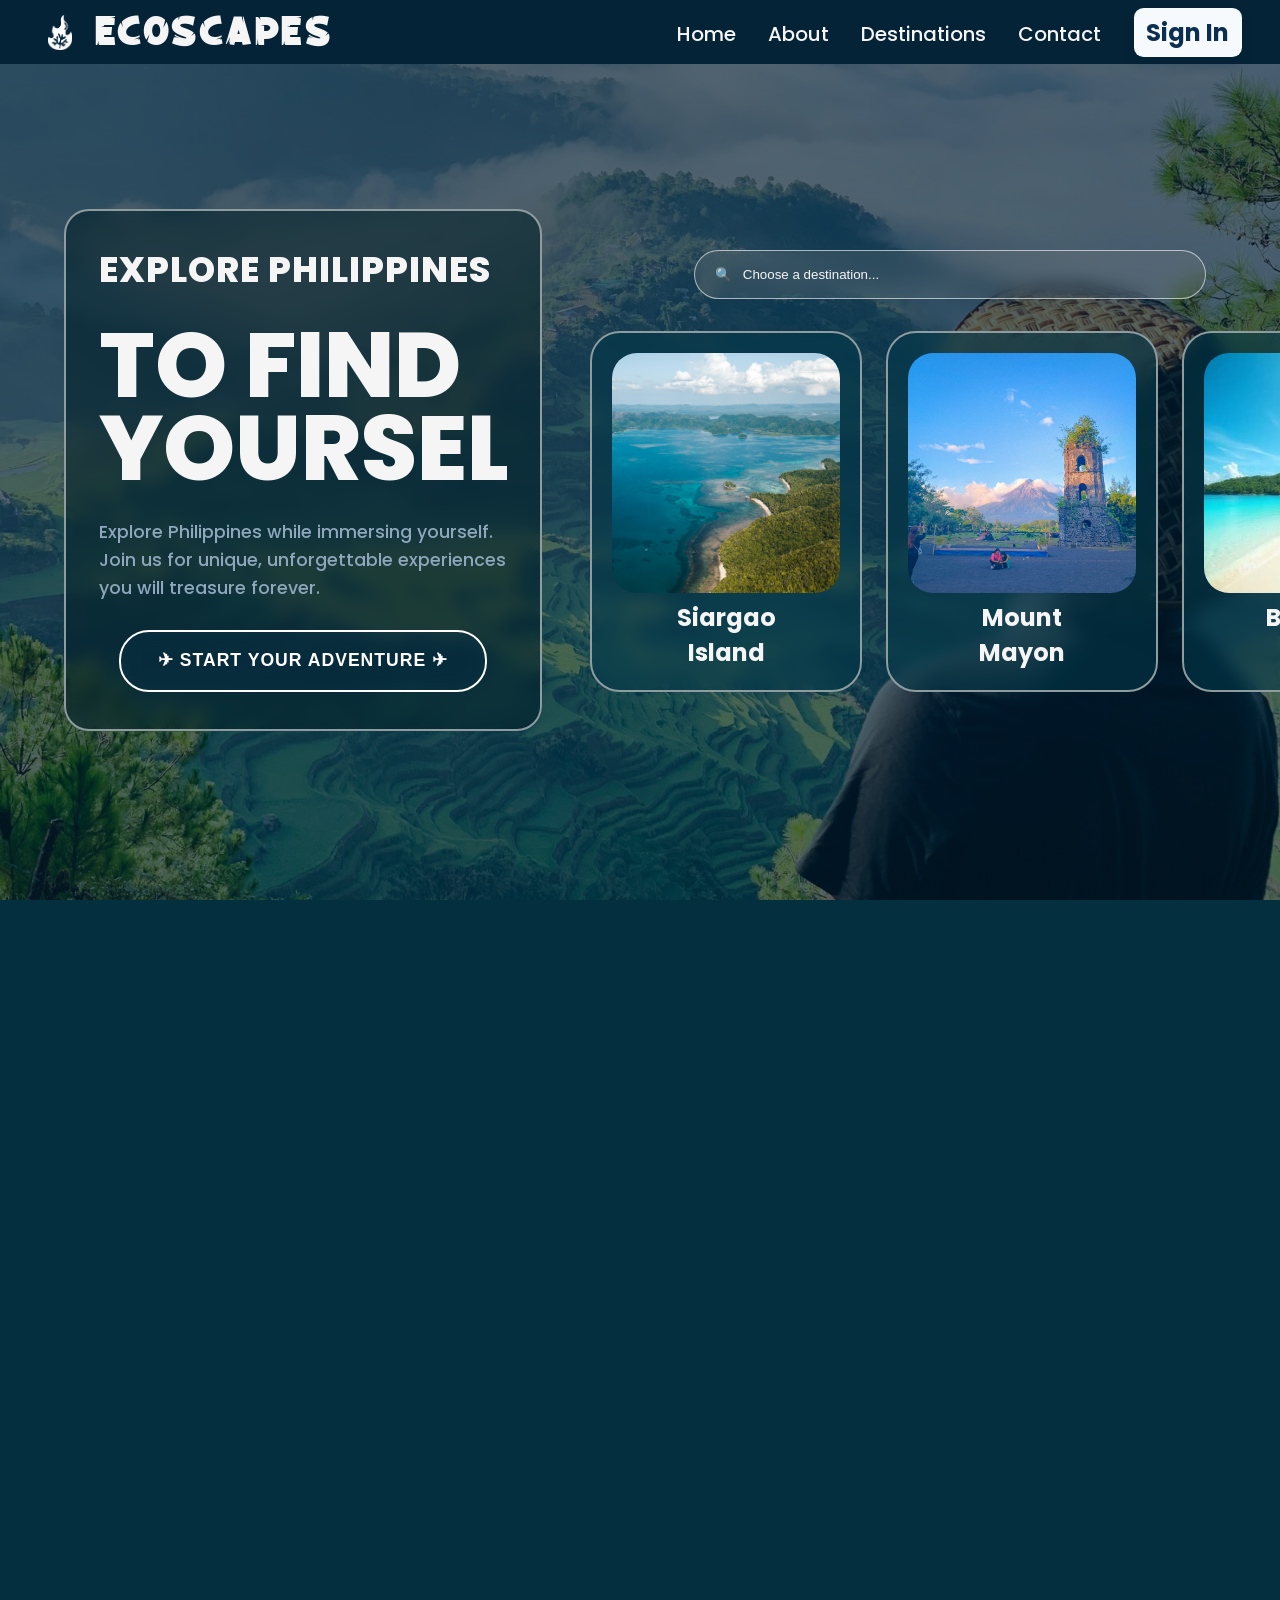
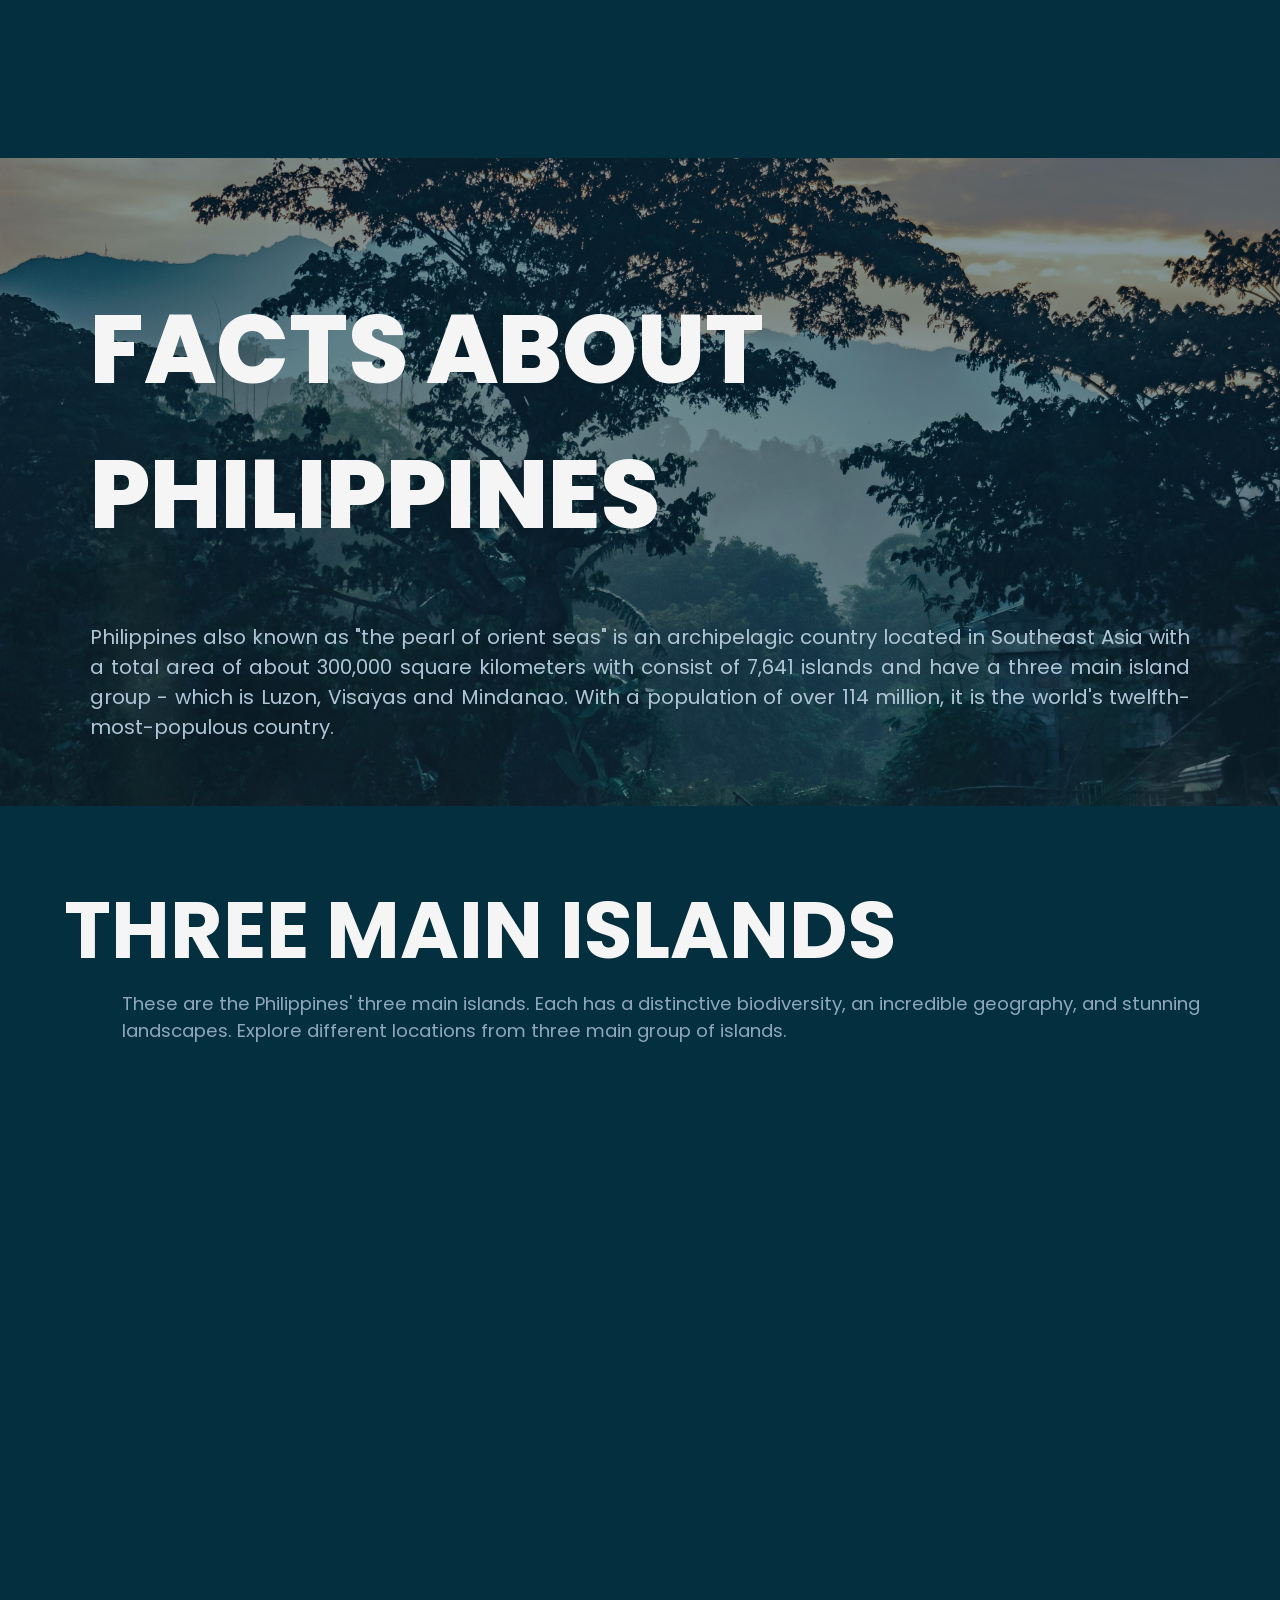
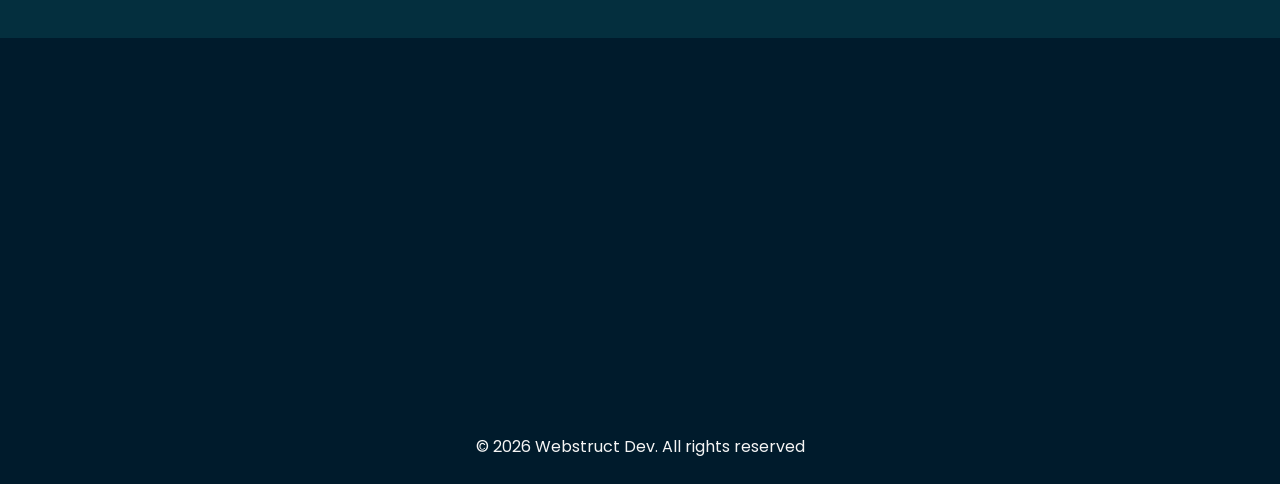
==== index.html @ 78c9ae74 "Initial commit" ====
<!DOCTYPE html>
<html lang="en">
    <head>
        <meta charset="UTF-8" />
        <meta name="viewport" content="width=device-width, initial-scale=1.0">
        <title>Ecoscapes Philippines</title>
    
        <link rel="stylesheet" href="newver.css">
        <link href="https://unpkg.com/aos@2.3.1/dist/aos.css" rel="stylesheet">

        <link rel="preconnect" href="https://fonts.googleapis.com">
        <link rel="preconnect" href="https://fonts.gstatic.com" crossorigin>
        <link href="https://fonts.googleapis.com/css2?family=Archivo+Black&family=Bebas+Neue&family=Poppins:ital,wght@0,100;0,200;0,300;0,400;0,500;0,600;0,700;0,800;0,900;1,100;1,200;1,300;1,400;1,500;1,600;1,700;1,800;1,900&family=Roboto:ital,wght@0,100;0,200;0,300;0,400;0,500;0,600;0,700;0,800;0,900;1,100;1,200;1,300;1,400;1,500;1,600;1,700;1,800;1,900&display=swap" rel="stylesheet">
    </head>

    <body>
        <header class="ecoscapes">
            <img class="ecoscapeslogo" src="./img/ecoscapes.png"><p>ECOSCAPES</p>

            <div class="destinations-hamburger">
                <div class="ham-icon" id="hamButton">
                    <h1>☰</h1>
                </div>
            </div>

            <div class="destinations-tab">
                <div class="tab-list">
                    <a href="#home">Home</a>
                    <a href="#about-us">About</a>
                    <a href="#destinations">Destinations</a>
                    <a href="#contact-us">Contact</a>
                    <a href="./newver.html" class="homePageBtn">Sign In</a>
                </div>
            </div>
        </header>

        <div class="hamIconMenu" id="hamMenu" style="display: none; list-style-type: none;">
            <div class="menuList">
                <a href="#home">Home</a>
                <a href="#about-us">About</a>
                <a href="#destinations">Destinations</a>
                <a href="#contact-us">Contact</a>
                <a href="./newver.html" class="homePageBtn">Sign In</a>
            </div>
        </div>
        
        <section class="home" id="home">
            <div class="dark-overlay"></div>
            <div class="left">
                <div class="left-child">
                    <h4>EXPLORE PHILIPPINES</h4>
                    <h1>TO FIND YOURSELF</h1>
                    <p>
                        Explore Philippines while immersing yourself. Join us for unique, unforgettable experiences you will treasure forever.
                    </p>
                    <button id="descBtn">
                        <span>
                            <a style="font-weight: bold; text-decoration: none; color: white;" href="#destinations"> 
                            ✈︎ START YOUR ADVENTURE ✈︎</a>
                        </span>
                    </button>
                </div>
            </div>

            <div class="right">
                <div class="search-bar">
                    <input type="text" placeholder=" 🔍   Choose a destination..."></li>
                </div>

                <div class="slides">
                    <div class="cards-track">
                        <div class="siargao">
                            <img src="./img/slides/siargao.jpg">
                            <h3>Siargao <br> Island</h3>
                        </div>

                        <div class="mayon">
                            <img src="./img/slides/mayon.jpg">
                            <h3>Mount <br> Mayon</h3>
                        </div>

                        <div class="bora">
                            <img src="./img/slides/boracay.jpg">
                            <h3>Boracay <br> Island</h3>
                        </div>

                        <div class="choco">
                            <img src="./img/slides/chocolate-hills.jpg">
                            <h3>Chocolate <br> Hills</h3>
                        </div>

                        <div class="banaue">
                            <img src="./img/slides/banaue.jpg">
                            <h3>Banaue Rice<br>Terraces</h3>
                        </div>

                        <!--LOOP-->

                        <div class="siargao">
                            <img src="./img/slides/siargao.jpg">
                            <h3>Siargao <br> Island</h3>
                        </div>

                        <div class="mayon">
                            <img src="./img/slides/mayon.jpg">
                            <h3>Mount <br> Mayon</h3>
                        </div>

                        <div class="bora">
                            <img src="./img/slides/boracay.jpg">
                            <h3>Boracay <br> Island</h3>
                        </div>

                        <div class="choco">
                            <img src="./img/slides/chocolate-hills.jpg">
                            <h3>Chocolate <br> Hills</h3>
                        </div>

                        <div class="banaue">
                            <img src="./img/slides/banaue.jpg">
                            <h3>Banaue Rice<br>Terraces</h3>
                        </div>
                    </div>
                </div>
            </div>
        </section>

        <section class="about" id="about-us">
            <div data-aos="zoom-in-up">
                <div class="about-us">
                    <h2>About Us</h2>
                    <p>
                        Being explores ourselves, we know how fullfilling it feels when we discover new places, how difficult it is to plan our trips, and most importantly, what it means to have a enriching experience.
                        <br>
                        <br>
                        Explore Philippines is your one-stop shop if you want to learn more about the different parts of the country, both open for local and international tourists, and make planning your trips simpler and more fun.
                        <br>
                        <br>
                        We hope that by providing information that can inspire you to travel and enjoy nature, and get to be part of your memorable experiences.
                    </p>
                    <img src="./img/about us/about-us.jpg" alt="mission">
                </div>
            </div>

            <div data-aos="zoom-in">
                <div class="mission">
                    <h2>Mission</h2>
                    <p>
                        Help explorers have memorable trips by giving them easy-to-understand about the best places in the Philippines.
                    </p>
                    <img src="./img/about us/mission.jpg" alt="mission">
                </div>

                <div class="vision">
                    <h2>Vision</h2>
                    <p>
                    We want to be a travel guide site that encourages people to visit the Philippines and enjoy its natural beauty and culture.
                    </p>
                    <img src="./img/about us/vision.jpg" alt="vision">
                </div>
            </div>
        </section>

        <section class="destinationsTab" id="destinations">
            <div class="destinationContents">
                <div class="dtnt-head">
                    <div class="dtnt-head-info">
                        <h1>FACTS ABOUT PHILIPPINES</h1>
                        <p>Philippines also known as "the pearl of orient seas" is an archipelagic country located in Southeast Asia with a total area of about 300,000 square kilometers with consist of 7,641 islands and have a three main island group - which is Luzon, Visayas and Mindanao. With a population of over 114 million, it is the world's twelfth-most-populous country.</p>
                    </div>
                </div>
            </div>

            <div class="pick">
                <h2>THREE MAIN ISLANDS</h2>
                <p>These are the Philippines' three main islands. Each has a distinctive biodiversity, an incredible geography, and stunning landscapes. Explore different locations from three main group of islands.</p>
            </div>

            <div class="main-card">

                <div data-aos="zoom-in">
                    <div class="luzon" id="luzon">
                        <img src="./img/main island/luzon.jpg">
                        <h3>Luzon</h3>
                        <p>The largest and most important island of the Philippines. Located on the northern part of the Philippine archipelago, it is bounded by the Philippine Sea, Sibuyan Sea, and the West Philippine Sea.</p>
                    </div>
                </div>

                <div data-aos="zoom-in">
                    <div class="visayas" id="visayas">
                        <img src="./img/main island/visayas.jpg">
                        <h3>Visayas</h3>
                        <p>Consists of seven large and several hundred smaller islands clustered around the Visayan, Samar, and Camotes seas. The seven main islands are Bohol, Cebu, Leyte, Masbate, Negros, Panay, and Samar.</p>
                    </div>
                </div>

                <div data-aos="zoom-in">
                    <div class="mindanao" id="mindanao">
                        <img src="./img/main island/mindanao.jpg">
                        <h3>Mindanao</h3>
                        <p>The second largest in the Philippines, in the southern part of the archipelago, surrounded by the Bohol, Celebes, and Sulu seas. It also has the largest concentration of ethnic minorities in the Philippines.</p>
                    </div>
                </div>
            </div>           
        </section>

        <section class="contact" id="contact-us">
            <div data-aos="zoom-in-up">
                <h1>CONTACT US:</h1>
            </div>

            <div data-aos="zoom-in-up">
                <div class="contact-info">

                    <div class="tel">
                        <img src="./img/contact/call.png" alt="telephone" width="100px" height="100px" alt="call" class="call", 
                    style="filter: brightness(100%);">
                        <h2>Phone</h2>
                        <ul class="tel-li">
                            <li>+639123456789</li>
                            <li>+639876543210</li>
                            <li>+639221234567</li>
                        </ul>
                    </div>


                    <div class="email">
                        <img src="./img/contact/mail.png" alt="telephone" width="100px" height="100px" alt="call" class="call", 
                    style="filter: brightness(100%) invert(100%);">
                        <h2>Email</h2>
                        <ul class="email-li">
                            <li>ecoscapes@yahoo.com</li>
                            <li>ecoscapes@gmail.com</li>
                        </ul>
                    </div>


                    <div class="page">
                        <img src="./img/contact/ppl.png" alt="telephone" width="100px" height="100px" alt="call" class="call", 
                        style="filter: brightness(100%);">
                        <h2>Pages</h2>
                        <ul class="page-li">
                            <li>FB: ecoscapes</li>
                            <li>IG :ecoscapesph</li>
                            <li>X: ecoscapesph</li>
                        </ul>
                    </div>

                </div>
            </div>

            <p>© 2026 Webstruct Dev. All rights reserved</p>
        </section>

        <script src="https://unpkg.com/aos@2.3.1/dist/aos.js"></script>
        <script>
            AOS.init();
        </script>

        <script src="./script/newver.js"></script>
    </body>
</html>
---- newver.css ----
/*BACKUP IMPORTED FONTS*/
@font-face {
    font-family: Westgate-bold;
    src: url('./fonts/Westgate-Bold.otf');

    font-weight: normal;
    font-style: normal;
    font-display: swap;
}

@font-face {
    font-family: Westgate-thin;
    src: url('./fonts/Westgate-Thin.otf');

    font-weight: normal;
    font-style: normal;
    font-display: swap;
}

@font-face {
    font-family: Goldsaber;
    src: url('./fonts/Goldsaber.otf');

    font-weight: normal;
    font-style: normal;
    font-display: swap;
}

@font-face {
    font-family: Palmspring;
    src: url('./fonts/Palmspring.ttf');

    font-weight: normal;
    font-style: normal;
    font-display: swap;
}

@font-face {
    font-family: Jungleroot;
    src: url('./fonts/jungleroot.ttf');

    font-weight: normal;
    font-style: normal;
    font-display: swap;
}


@keyframes loopCard {
    from {
        transform: translateX(63rem);
    }
    to {
        transform: translateX(-21.25rem);
    }
}

* {
    margin: 0;
    padding: 0;
    box-sizing: border-box;
}

html {
    scroll-behavior: auto;
}

body {
    font-family: 'Poppins', sans-serif;
    color: whitesmoke;
    background-color: #001b2c;
}

/* HOME SECTION */
.home {
    background: url(./img/bgproject.jpg) center center/cover no-repeat;
    width: 100%;
    min-height: 100vh;

    display: flex;
    justify-content: space-between;
    align-items: center;
    gap: 3rem;

    padding: 7rem 5%;
    overflow: hidden;
    position: relative;
}

.dark-overlay {
    content: '';
    position: absolute;
    top: 0;
    left: 0;
    width: 100%;
    height: 100%;
    background-color: rgba(0, 28, 46, 0.652);
    z-index: 0;
}

.left {
    width: 100rem;

    padding: 5px;
    text-align: center;
    
    background: rgba(3, 33, 42, 0.585);
    backdrop-filter: blur(7.5px);
    -webkit-backdrop-filter: blur(7.5px);
    border: 2px solid rgb(142, 156, 160);

    border-radius: 25px;

    margin: clamp(1rem, 0.455rem + 2.73vw, 2.5rem) 0 0 0;
    z-index: 2;
}

.left h4,
.left h1,
.left p {
    text-align: left;
    margin: 6%;
    overflow: hidden;
}

.left h4 {
    font-size: clamp(1.2rem, 0.836rem + 1.82vw, 2.2rem);
    letter-spacing: 1px;
    font-weight: 800;
}

.left h1 {
    font-size: clamp(2.75rem, 1.659rem + 5.45vw, 5.75rem);
    line-height: 0.9;
    font-weight: 800;
}

.left p {
    font-size: clamp(0.75rem, 0.623rem + 0.64vw, 1.1rem);
    line-height: 1.6;
    font-weight: 450;
    color: #8ea7bc;
}

.right {
    width: min(100%, 45rem);

    display: flex;
    flex-direction: column;
    justify-content: center;
    align-items: center;

    transform: none;
    z-index: 2;

    margin-top: 5%;
}

#descBtn {
    padding: 4% 8%;
    border-radius: 30px;
    border: 2px solid rgb(255, 255, 255);

    background: rgba(39, 105, 175, 0.1);
    backdrop-filter: blur(10px);

    font-size: clamp(0.7rem, 0.555rem + 0.73vw, 1.1rem);
    font-weight: 500;
    letter-spacing: 1px;
    cursor: pointer;

    transition: all 0.3s ease;

    margin: 0 0 7%;
}

#descBtn span {
    z-index: 2;
}

#descBtn:hover {
    background: rgba(255, 255, 255, 0.544);
    color:black;
}

.search-bar {
    width: 75%;
    display: flex;
    justify-content: center;
}

.search-bar input {
    background: rgba(145, 145, 145, 0.2);
    backdrop-filter: blur(8px);

    width: 100%;
    max-width: 32rem;

    padding: clamp(0.7rem, 0.591rem + 0.55vw, 1rem);
    border-radius: 30px;
    border: 1px solid rgba(255,255,255,0.6);

    margin-top: 1rem;
    color: white;
}

.search-bar input::placeholder {
    color: whitesmoke;
}

.slides {
    width: 100%;
    overflow: hidden;
    position: relative;
    margin: 2rem 0;
}

.cards-track {
    display: flex;
    gap: 1.5rem;
    width: max-content;

    animation: slideLoop 18s linear infinite;
}

.cards-track:hover {
    animation-play-state: paused;
}

.siargao,
.mayon,
.choco,
.banaue,
.bora {
    flex: 0 0 auto;

    width: clamp(15rem, 14.273rem + 3.64vw, 17rem);
    height: auto;

    background: rgba(3, 56, 72, 0.585);
    backdrop-filter: blur(7.5px);
    -webkit-backdrop-filter: blur(7.5px);
    border: 2px solid rgb(142, 156, 160);

    padding: 20px;
    border-radius: 30px;
}

.cards-track img {
    width: 100%;
    height: clamp(180px, 20vw, 240px);
    object-fit: cover;
    border-radius: 25px;
}

.cards-track h3 {
    font-size: clamp(1.1rem, 0.955rem + 0.73vw, 1.5rem);
    text-align: center;
}

@keyframes slideLoop {
    from {
        transform: translateX(0);
    }

    to {
        transform: translateX(calc(-50% - 0.75rem));
    }
}

/* TABLET */
@media (max-width: 1024px) {

    .home {
        flex-direction: column;
        justify-content: center;
        align-items: center;
        text-align: center;

        padding: 7rem 5% 5rem;
    }

    .left h4,
    .left h1,
    .left p {
        text-align: center;
        gap: 0;
        padding: 0;
    }


    .left {
        width: clamp(17.5rem, 8.571rem + 44.64vw, 30rem);
    }

    .right {
        width: 100%;
    }

    .slides {
        width: 100%;
    }

    .cards-track {
        animation-duration: 16s;
    }
}

/* MOBILE */
@media (max-width: 768px) {

    .left {
        padding: 0.725rem;
    }

    .cards-track {
        gap: 1rem;
        animation-duration: 14s;
    }

    .siargao,
    .mayon,
    .choco,
    .banaue,
    .bora {
        width: 200px;
        padding: 16px;
    }
}



/* ABOUT SECTION */
.about {
    color: whitesmoke;
    background-color: #042f3e;
    height: 100%;
    padding: 5% 0 5% 0;
    justify-content: center;
    align-items: center;
}

.about-us {
    width: 80%;
    height: 24rem;
    border-radius: 20px;
    
    background-color: #082933;
    border-radius: 20px;
    padding: 1.75rem;
    box-shadow: 0 8px 8px rgba(2, 22, 34, 0.29);
    backdrop-filter: blur(4.5px);
    -webkit-backdrop-filter: blur(4.5px);
    border: 2px solid rgba(184, 203, 216, 0.878);

    position: relative;
    overflow: hidden;
    display: flex;
    align-items: center;
    justify-content: center;
    text-align: left;
    padding: 30px;
    margin: 2% 0 2rem 10%;
}

.about-us h2,
.about-us p,
.mission h2,
.mission p,
.vision h2,
.vision p {
    margin-left: 20px;
    color: whitesmoke;
    z-index: 2;
    font-size: medium;
}

.about-us img,
.mission img,
.vision img {
    position: absolute;
    top: 0;
    right: 0;
    width: 40%;
    height: 100%;
    object-fit: cover;
    opacity: 1;
}

.about-us h2 {
    font-size: clamp(1rem, -0.091rem + 5.45vw, 4rem);
    position: absolute;
    left: 25px;
    top: 5%;
}

.about-us p {
    position: relative;
    margin-top: 5rem;
    text-align: left;
    margin-right: 42%;
    font-size: clamp(0.65rem, 0.559rem + 0.45vw, 1.1rem);
    color: #8ea7bc;
}

.mission,
.vision {
    width: 42%;
    height: 16rem;
    border-radius: 20px;
    
    background-color: #082933;
    border-radius: 20px;
    padding: 1.75rem;
    box-shadow: 0 8px 8px rgba(2, 22, 34, 0.29);
    backdrop-filter: blur(4.5px);
    -webkit-backdrop-filter: blur(4.5px);
    border: 2px solid rgba(184, 203, 216, 0.878);

    position: absolute;
    overflow: hidden;
    display: flex;
    align-items: center;
    justify-content: center;
    text-align: left;
    padding: 30px;
}

.mission {
    margin: 0 10% 2rem 7%;
}

.vision {
    margin: 0 10% 2rem 51%;
    position: relative;
}

.mission h2,
.vision h2 {
    font-size: clamp(1rem, -0.091rem + 5.45vw, 4rem);
    position: absolute;
    top: 0;
    left: 0;
    margin: 5% 0 0 8%;
}

.mission p,
.vision p {
    position: relative;
    margin: 15% 48% 0 4%;
    text-align: left;
    float: left;
    font-size: clamp(0.65rem, 0.559rem + 0.45vw, 1.1rem);
    color: #8ea7bc;
}

/* TABLET AND MOBILE */
@media only screen and (max-width: 768px) {
    .about {
        width: 100%;
        max-width: 100%;
        display: block;
        padding: 5%;
    }

    .about-us,
    .mission,
    .vision {
        width: 90%;
        min-height: 0;
        margin: 5% auto 5% auto;
        padding: clamp(1.25rem, 1.071rem + 0.89vw, 1.5rem);
        display: flex;
        flex-direction: column;
        align-items: stretch;
        text-align: left;
        position: relative;
        overflow: hidden;
        box-sizing: border-box;
    }

    .about-us {
        height: auto;
    }

    .mission, .vision {
        height: auto;
    }

    .about-us h2,
    .mission h2,
    .vision h2 {
        position: static;
        width: 100%;
        margin: 0 0 4% 0;
        font-size: clamp(2.5rem, 1.786rem + 3.57vw, 3.5rem);
        line-height: 1.1;
        text-align: left;
    }

    .about-us p,
    .mission p,
    .vision p {
        position: static;
        width: 100%;
        margin: 0 0 5% 0;
        font-size: clamp(0.72rem, 0.556rem + 0.82vw, 0.95rem);
        line-height: 1.4;
        float: none;
        text-align: left;
    }

    .about-us img,
    .mission img,
    .vision img {
        position: static;
        display: block;
        width: 100%;
        height: clamp(8rem, 3rem + 25vw, 15rem);
        margin: 0 auto 0 auto;
        object-fit: cover;
        object-position: center;
        border-radius: 10px;
    }
}


.destinationsTab {
    color: whitesmoke;
    background-color:#042f3e;
    height: 100%;
    position: relative;
}

.dtnt-head::before {
    content: '';
    position: absolute;
    top: 0;
    left: 0;
    width: 100%;
    height: 100%;
    background-color: rgba(0, 28, 46, 0.456);
    z-index: 0;
}

.dtnt-head-info {
    position: relative;
    z-index: 2;
}

.dtnt-head {
    background: url(./img/destinationheadBG.jpg) center center/cover no-repeat;
    width: 100%;
    padding: 5% 7% 5% 7%;
    position: relative;
    column-gap: 2rem;
    align-items: start;
    gap: 1.5rem;
}

.dtnt-head h1 {
    font-size: clamp(2.5rem, 1.227rem + 6.36vw, 6rem);
    font-weight: 800;
    margin: 5% 0 5%;
}

.dtnt-head img {
    width: 35%;
    margin: 0 0 0 0; 
    justify-self: end;
    align-self: start;
    display: none;
}

.dtnt-head p {
    font-size: clamp(0.8rem, 0.636rem + 0.82vw, 1.25rem);
    text-align: justify;
    color: #afc5d6;
}


.pick {
    margin: 5%;
}

.pick h2 {
    font-size: clamp(2rem, 0.909rem + 5.45vw, 5rem);
    font-weight: 700;
}

.pick p {
    font-size: clamp(0.75rem, 0.605rem + 0.73vw, 1.15rem);
    margin: 0 0 0 5%;
    color: #8ea7bc;
}

.main-card {
    display: flex;
    flex-direction: column;
    gap: 1.5rem;
    width: 100%;
    padding-left: clamp(2rem, 6vw, 7rem);
    padding-right: clamp(2rem, 6vw, 7rem);
    box-sizing: border-box;
}

@media only screen and (min-width: 769px) {
    .main-card {
        display: grid;
        grid-template-columns: repeat(3, minmax(0, 1fr));
        align-items: stretch;
    }
}

.luzon,
.visayas,
.mindanao {
    width: 100%;
    height: auto;
    
    background-color: #082933;
    border-radius: 10px;
    padding: 8%;
    box-shadow: 0 8px 8px rgba(2, 22, 34, 0.29);
    backdrop-filter: blur(4.5px);
    -webkit-backdrop-filter: blur(4.5px);
    border: 2px solid rgba(184, 203, 216, 0.878);

    border-radius: 40px;
    box-shadow: 0 4px 8px rgba(0, 0, 0, 0.3);
    text-align: center;
    cursor: pointer;
    position: relative;
    overflow: hidden;

    margin-bottom: 20%;
}

.main-card img {
    width: 100%;
    height: 60%;
    display: block;
    margin: 0 auto;
    object-fit: cover;
    object-position: center;
    border-radius: 20px;
}

.main-card h3 {
    position: relative;
    z-index: 2;
    font-size: clamp(2rem, 0.216rem + 3.71vw, 3rem);
    text-align: center;
    color: whitesmoke;
}

.main-card p {
    position: relative;
    z-index: 2;
    margin: auto;
    padding: 0 6px;
    font-size: clamp(0.65rem, 0.523rem + 0.64vw, 0.9rem);
    text-align: center;
    color: whitesmoke;
    overflow-wrap: break-word;
    white-space: normal;
    color: #8ea7bc;
}

@media only screen and (max-width: 768px) {
    .main-card {
        padding-bottom: 7.5%
    }

    .luzon,
    .visayas,
    .mindanao {
        margin: auto;
        width: 90%;
        height: 100%;
        padding: 4%;
        border-radius: clamp(1.25rem, 0.795rem + 2.27vw, 2.5rem);
    }

    .main-card img {
        border-radius: clamp(0.625rem, 0.17rem + 2.27vw, 1.875rem);
    }

    .main-card h3 {
        font-size: clamp(2rem, 1.286rem + 3.57vw, 3rem);
    }
}

@media only screen and (max-width: 425px) {
    .dtnt-head img {
        display: none;
    }

    .dtnt-head p {
        margin: 5% auto 5% auto;
    }

    .dtnt-head p {
        font-size: clamp(0.85rem, 0.393rem + 2.29vw, 1rem);
        margin-left: 5%;
    }

    .dtnt-head {
        height: auto;
    }

    .pick {
        margin: 7.5%;
    }

    .pick p {
        margin-top: 5%;
    }
}

/* ALL PAGE */
/* CONTACT */
.contact {
    width: 100%;
    background-color: #001b2c;
    color: whitesmoke;

    padding: 2% 5%;
    text-align: center;
}

.contact h1 {
    font-size: clamp(1.25rem, 0.614rem + 3.18vw, 3rem);
    margin: clamp(0.5rem, 0.409rem + 0.45vw, 0.75rem) 0 clamp(1rem, 0.818rem + 0.91vw, 1.5rem) 0;
}

.contact-info {
    display: flex;
    justify-content: center;
    align-items: flex-start;
    gap: 3%;
    /*flex-wrap: wrap;*/
}

.tel,
.email,
.page {
    flex: 1 1 50%;
    max-width: 320px;

    display: flex;
    flex-direction: column;
    align-items: center;

    text-align: center;
}

.tel img,
.email img,
.page img {
    width: clamp(2.5rem, 0.864rem + 8.18vw, 7rem);
    height: clamp(2.5rem, 0.864rem + 8.18vw, 7rem);
    margin: 0 0 0.8% 0;

    transition: 0.3s ease-out;
}

.tel img:hover,
.email img:hover,
.page img:hover {
    transform: scale(1.1) translateY(-1rem);
}

.tel h2,
.email h2,
.page h2 {
    margin: 0 0 1.5% 0;
    font-size: clamp(1rem, 0.636rem + 1.82vw, 2rem);
}

.tel-li,
.email-li,
.page-li {
    list-style: none;
    padding: 0;
    margin: 0;
    font-size: clamp(0.5rem, 0.318rem + 0.91vw, 1rem);
    color: #8ea7bc;
}

.contact p {
    margin-top: 1.25rem;
    font-size: clamp(0.35rem, 0.114rem + 1.18vw, 1rem);
}


/* DESTINATIONS */

/* HEAD */
.ecoscapes {
    display: flex;
    align-items: center;

    padding: 0.6rem 0.6rem 0.6rem clamp(1.5rem, 0.955rem + 2.73vw, 3rem);
    background-color: #042337;

    position: fixed;
    width: 100%;
    top: 0;
    z-index: 67;

    gap: 2rem;
}

.destinations-tab,
.destinations-hamburger {
    margin-left: auto;
}

.ecoscapes p {
    font-size: clamp(1.8rem, 1.6rem + 1vw, 2.35rem);
    font-family: 'Jungleroot', sans-serif;
    letter-spacing: 2.5px;
    position: relative;
    left: -0.6rem;
}

.ecoscapes img {
    height: 2.2rem;
    position: relative;
}

/* TABS */
.destinations-tab {
    display: flex;
}

.tab-list a{
    text-decoration: none;
    color: whitesmoke;
    font-weight: 500;
    font-size: clamp(0.85rem, 0.705rem + 0.73vw, 1.25rem);
    gap: 2rem;

    margin-right: 2.2vw; 
}

.tab-list a.homePageBtn {
    width: 74%;
    right: 5vw;

    text-align: center;
    padding: 0.5rem 0.8rem 0.5rem 0.8rem;
    border-radius: 0.6rem;
    font-size: clamp(1rem, 0.818rem + 0.91vw, 1.5rem);
    font-weight: 700;
    color: #0a2f51;
    background-color: #f6fafd;
    box-shadow: 0 8px 12px rgba(3, 35, 55, 0.18);
    text-decoration: none;
}


/* HAM CONTAINER */
.destinations-hamburger {
    display: flex;
    align-items: center;
    justify-content: flex-end;
}

@keyframes menuTransition {
    from {
        transform: translateX(-1rem);
        opacity: 0;
    }
    to {
        transform: translateX(0);
        opacity: 1;
    }
}

.ham-icon {
    align-items: center;
    justify-content: center;
    width: 3rem;
    height: 3rem;
    border-radius: 0.75rem;
    cursor: pointer;

    display: none;
}

.ham-icon h1 {
    margin: 0 0 0 -5vw;
    font-size: 2.5rem;

    transition: 0.3s ease-out;
    transform: translateY(-4px);
}

.ham-icon h1:hover {
    transform: scale(1.25) translateY(-3px);
}

.hamIconMenu {
    position: fixed;
    top: 7rem;
    right: 4%;
    display: none;

    background-color: #062538;
    color: whitesmoke;
    padding: 1rem 1.2rem;

    background: rgba(2, 27, 44, 0.585);
    backdrop-filter: blur(7px);
    -webkit-backdrop-filter: blur(7px);
    border: 2px solid rgba(191, 206, 211, 0.663);
    box-shadow: 0 10px 8px rgba(2, 22, 35, 0.561);

    width: clamp(11rem, 9.545rem + 7.27vw, 15rem);

    z-index: 1001;

    animation: menuTransition 0.3s ease-out;
}

.hamIconMenu:focus {
    transform: rotate(180deg);
}

.menuList {
    list-style: none;
    padding: 0;
    margin: 0;
    display: flex;
    flex-direction: column;
    gap: 0.5rem;
}

.menuList li {
    margin: 0;
}

.menuList li a {
    color: whitesmoke;
    text-decoration: none;
    font-weight: 600;
    
    display: block;
    padding: 0.5rem 2vw;
    font-size: clamp(1rem, 0.818rem + 0.91vw, 1.5rem);
}

.menuList li a:hover {
    color: #fff;
}

    .menuList li a.homePageBtn {
    display: block;
    width: 74%;
    text-align: center;
    padding: 0.5rem;
    margin: 0.5rem 0 1rem clamp(0.25rem, -0.168rem + 2.09vw, 1.4rem);
    border-radius: 0.6rem;
    font-size: 1rem;
    font-weight: 700;
    color: #061e34;
    background-color: #f6fafd;
    box-shadow: 0 8px 12px rgba(3, 35, 55, 0.18);
    text-decoration: none;
}

/*CONTENT*/
.destinations {
    padding: 0;
    margin: 0;
    box-sizing: border-box;
}

.destinations-bg {
    object-fit: cover;
    background-repeat: no-repeat;
    background-size: cover;
    background-image: url('./img/luzon/luzon-mainbg.jpg');
    width: 100%;
    height: 76%;
    position: relative;
    top: 0;
    padding: 1rem 0 2rem 0;
}

.destinations-bg::before {
    content: '';
    position: absolute;
    top: 0;
    left: 0;
    width: 100%;
    height: 100%;
    background-color: rgba(1, 23, 49, 0.579);
    z-index: 1;

    box-shadow: 0 12px 12px rgba(1, 9, 23, 0.163);
}

@keyframes destinationTransition {
    from {
        transform: translateY(5rem);
        opacity: 0;
    }
    to {
        transform: translateY(0);
        opacity: 1;
    }
}

.destinations-intro {
    padding: 6.9rem 0 0rem 0;
    margin: 2rem 6% 6rem 6%;
    position: relative;
    z-index: 2;
    text-align: left;

    animation: destinationTransition 0.5s ease-out;
}

.destinations-intro h1 {
    font-size: clamp(3.75rem, 2.568rem + 5.91vw, 7rem);
    font-weight: 800;
}

.destinations-intro p {
    font-size: clamp(0.775rem, 0.602rem + 0.86vw, 1.25rem);
    margin: 0 2% 0 2%;
    text-align: justify;
    margin-top: 1rem;

    opacity: 0.8;
}

.plainBG {
    background-color: #103942;
    text-align: left;
}

/* CARDS */
.destinations-card-head {
    margin: 0 6% 4% 6%;
    padding-top: 5%;
    color: rgb(240, 253, 255);
}

.destinations-card-head h2 {
    font-size: clamp(2.1rem, 1.409rem + 3.45vw, 4rem);
    font-weight: 800;
}

.destinations-card-head p {
    font-size: clamp(1rem, 0.818rem + 0.91vw, 1.5rem);
    margin: 0 2% 0 2%;

        opacity: 0.7;
}

.destinations-card {
    display: grid;
    grid-template-columns: repeat(3, 1fr); /* Desktop = 3 columns */
    gap: 2rem;
    max-width: 1220px;
    width: 90%;
    margin: auto;
    padding: 2rem 0;
}

.margin-phone {
    bottom: 2.5rem;
}

.margin-tablet {
    bottom: 2.5rem;
}

.destinations-container {
    height: clamp(25.5rem, 23.864rem + 8.18vw, 30rem);
    background-color: #082933;
    border-radius: 40px;
    padding: 1.75rem;
    box-shadow: 0 8px 8px rgba(2, 22, 34, 0.29);
    backdrop-filter: blur(4.5px);
    -webkit-backdrop-filter: blur(4.5px);

    border: 2px solid rgb(132, 162, 179);
    
    text-align: center;
    cursor: pointer;
    position: relative;

    transition: 0.3s ease-out;
}

.destinations-cards img {
    width: 100%;
    height: clamp(22rem, 20.341rem + 8.3vw, 26.563rem);
    object-fit: cover;
    border-radius: 30px;
    display: block;

    transition: 0.3s ease-out;
}

.color-overlay {
    position: absolute;
    top: 0;
    left: 0;
    width: 94%;
    height: 91%;
    transform: translate(0.8rem, 1.4rem);
    background: linear-gradient(#ff7f5f00, #0728329f);
    z-index: 1;

    transition: 0.3s ease-out;
}

.destinations-cards h3, .destinations-cards h4 {
    position: relative;
    text-align: center;
    z-index: 2; 
}

.card-fx h3 {
    margin-top: -6rem;
    font-size: clamp(1.5rem, 1.318rem + 0.91vw, 2rem);
}

.card-fx h4 {
    font-size: clamp(0.8rem, 1.5vw, 1rem);
    text-align: center;
}

.destinations-container:hover {
    transform: scale(1.05);
    box-shadow: 0 0 40px rgba(1, 87, 102, 0.9);

}

.color-overlay:hover {
    filter:opacity(0.5);
}

/* Tablet */
@media only screen and (max-width: 1024px) {
    .destinations-card {
        grid-template-columns: repeat(2, 1fr);
    }

    .tablet-only { /*break*/
        display: none;
    }

    .margin-tablet {
        bottom: 0;
    }

    .ecoscapeslogo {
        display: none;
    }
}

/* Mobile */
@media only screen and (max-width: 768px) {
    .destinations-card {
        grid-template-columns: 1fr;
    }

    .mobile-only {
        display: none;
    }

    .margin-phone {
        bottom: 0;
    }

    .ham-icon {
        display: inline-flex;
    }

    .destinations-tab {
        display: none;
    }
}

@media only screen and (max-width: 425px) {
    .ecoscapeslogo {
        display: flex;
    }

    .ecoscapes p {
        display: none;
    }
}


/*popups*/
@keyframes cardTransition {
    from {
        transform: translateY(-1rem);
        opacity: 0;
    }
    to {
        transform: translateY(0);
        opacity: 1;
    }
}

.popup-container{
    position: fixed;
    top: 0;
    left: 0;
    width: 100%;
    height: 100vh;
    background: rgba(1, 20, 18, 0.6);

    display: none;
    justify-content: center;
    align-items: center;

    padding: 2rem;
    overflow: hidden;
    z-index: 999;
}

.popup-content{
    background: rgba(3, 56, 72, 0.585);
    backdrop-filter: blur(7.5px);
    -webkit-backdrop-filter: blur(7.5px);
    border: 2px solid rgb(142, 156, 160);

    padding: 2% 5% 5% 5%;
    border-radius: 20px;
    width: clamp(21rem, 10.455rem + 52.73vw, 50rem);
    max-height: 90vh;

    text-align: left;

    overflow-y: auto;
    overflow-x: hidden;

    position: relative;

    opacity: 0;
    transform: translateY(30px) scale(0.95);
    transition: opacity 0.35s ease, transform 0.35s ease;
}


.img-main-hd img {
    width: 100%;
    height: clamp(15rem, 11rem + 20vw, 26rem);
    object-fit: cover;
    border-radius: 10px;
    display: block;
    margin-top: 5%;

    box-shadow: 0 8px 8px rgba(2, 22, 34, 0.29);
    border: clamp(0.156rem, 0.099rem + 0.28vw, 0.313rem) solid whitesmoke;

    transition: 0.3s ease-out;
}

.popup-container.active, .popup-content{
    opacity: 1;
    transform: translateY(0) scale(1);
}

.popup-content button {
    width: clamp(1rem, 0.455rem + 2.73vw, 2.5rem);
    height: clamp(1rem, 0.455rem + 2.73vw, 2.5rem);
    font-size: clamp(1rem, 0.636rem + 1.82vw, 2rem);
    cursor: pointer;
    box-shadow: 0 8px 8px rgba(2, 22, 34, 0.29);

    border: none;
    border-radius: clamp(0.125rem, -0.057rem + 0.91vw, 0.625rem);
    padding: 0;

    transition: 0.3s ease-out;

    display: flex;
    justify-content: center;
    align-items: center;

    margin-left: auto;
    margin-top: 2%;
}

.popup-content button:hover {
    background-color: #b5273a;
    color: whitesmoke;
    transform: scale(1.1);
}

.popup-content h1,
.loc-bio h3,
.loc-bio p {
    margin: 4% 3% 0px 3%;
}

.popup-content h1 {
    font-size: clamp(2rem, 1.455rem + 2.73vw, 3.5rem);
    margin-bottom: 8%;
}

.loc-bio h3 {
    margin: 3% 3% 2% 3%;
    font-size: clamp(1.1rem, 0.955rem + 0.73vw, 1.5rem);
}

.loc-bio h2, .loc-img h2{
    margin: 2% 3% 2% 3%;
    font-size: clamp(1.7rem, 1.409rem + 1.45vw, 2.5rem);
}

.loc-bio p, .loc-img p {
    margin: 1% 5% 4% 5%;
    color: #8ea7bc;
    font-size: clamp(0.55rem, 0.386rem + 0.82vw, 1rem);
}

.loc-bio li {
    margin: 5px 7% 0px 7%;
    color: #8ea7bc;
    font-size: clamp(0.55rem, 0.386rem + 0.82vw, 1rem);
}

.loc-bio {
    margin-bottom: 10%;
}

.loc-descs {
    margin-top: 10%;
}


.img-sets{
    width: 100%;
}

.img-sets{
    width: 100%;

    display: grid;
    grid-template-columns: repeat(2, 1fr);

    gap: 1rem;
    margin-top: 1rem;
}

.img-sets img{
    width: 100%;
    height: 250px;

    object-fit: cover;

    border-radius: 10px;
    box-shadow: 0 8px 8px rgba(2, 22, 34, 0.29);
    border: clamp(0.156rem, 0.099rem + 0.28vw, 0.313rem) solid whitesmoke;

    transition: 0.3s ease;
    transform: translateX(0);
}

.img-sets img:hover, .img-main-hd img:hover{
    transform: scale(1.05);
}

@media (max-width: 768px){

    .img-sets {
        grid-template-columns: 1fr;
    }

}
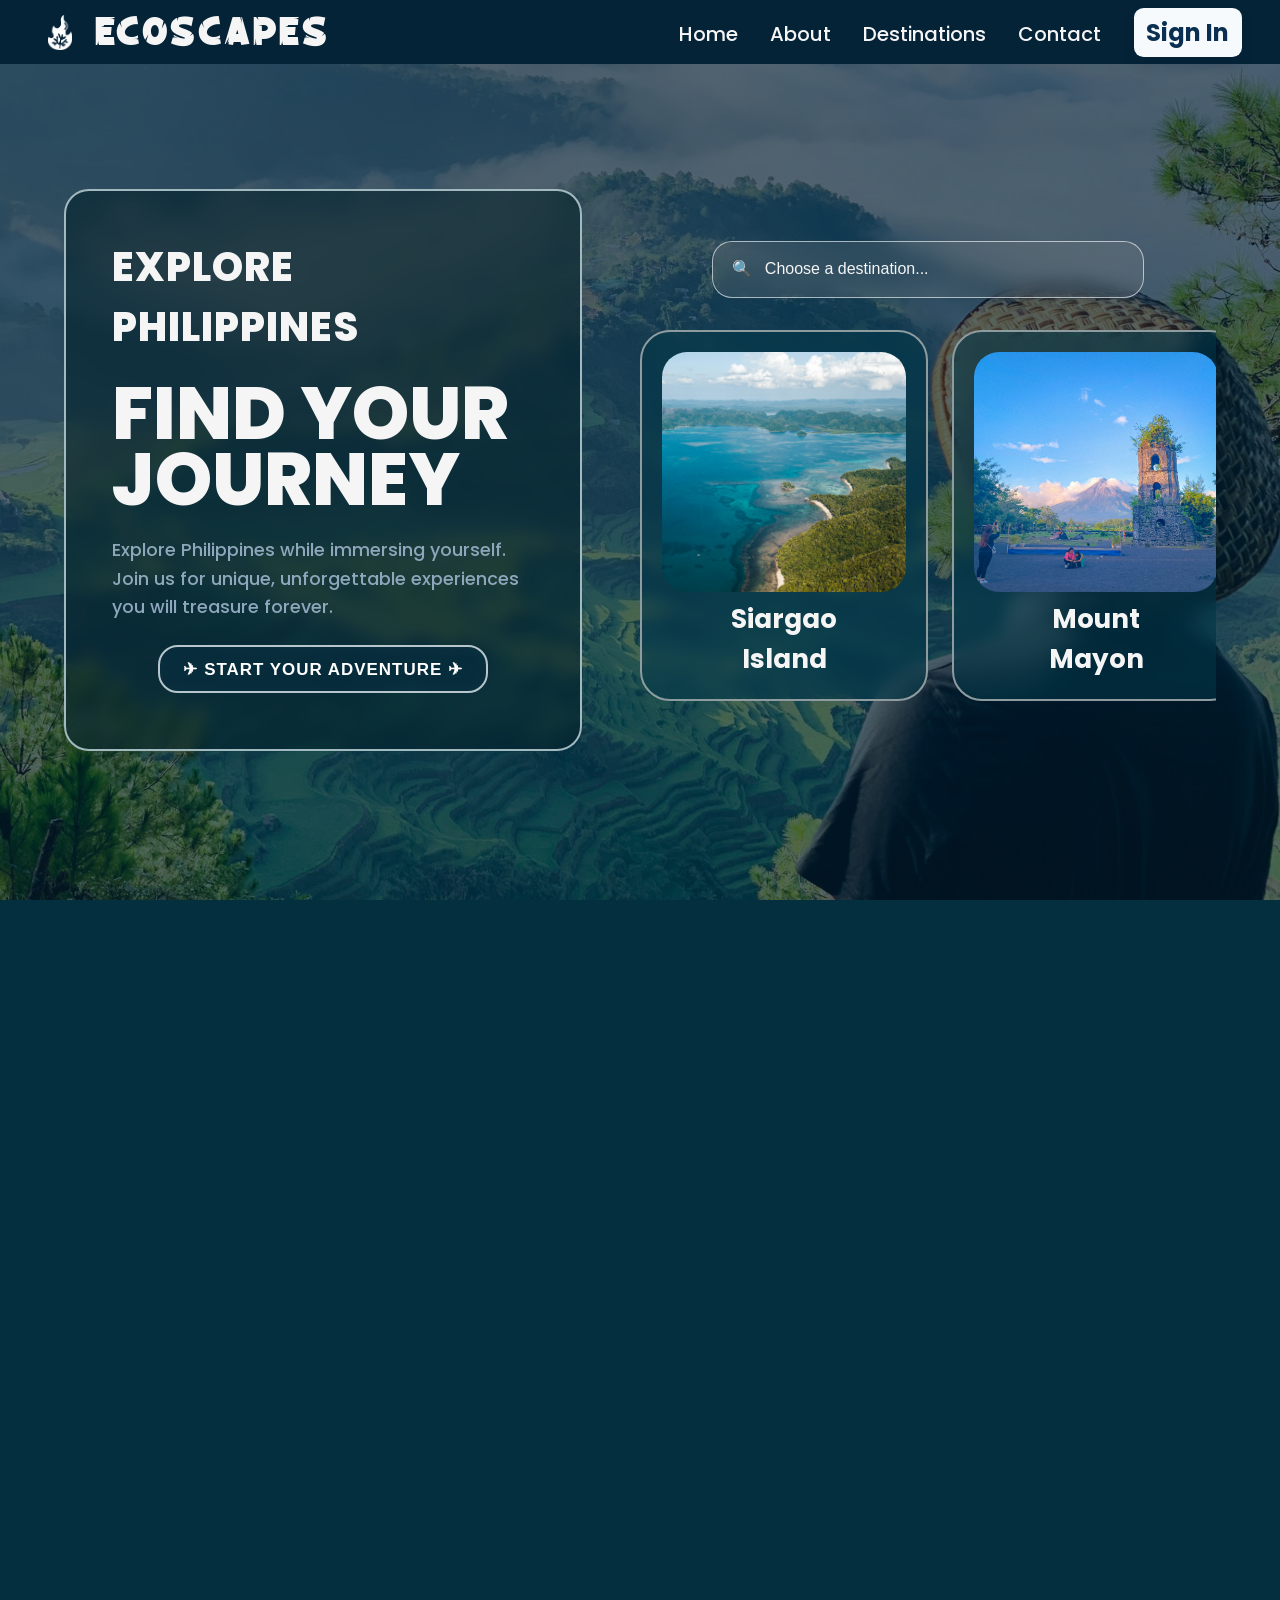
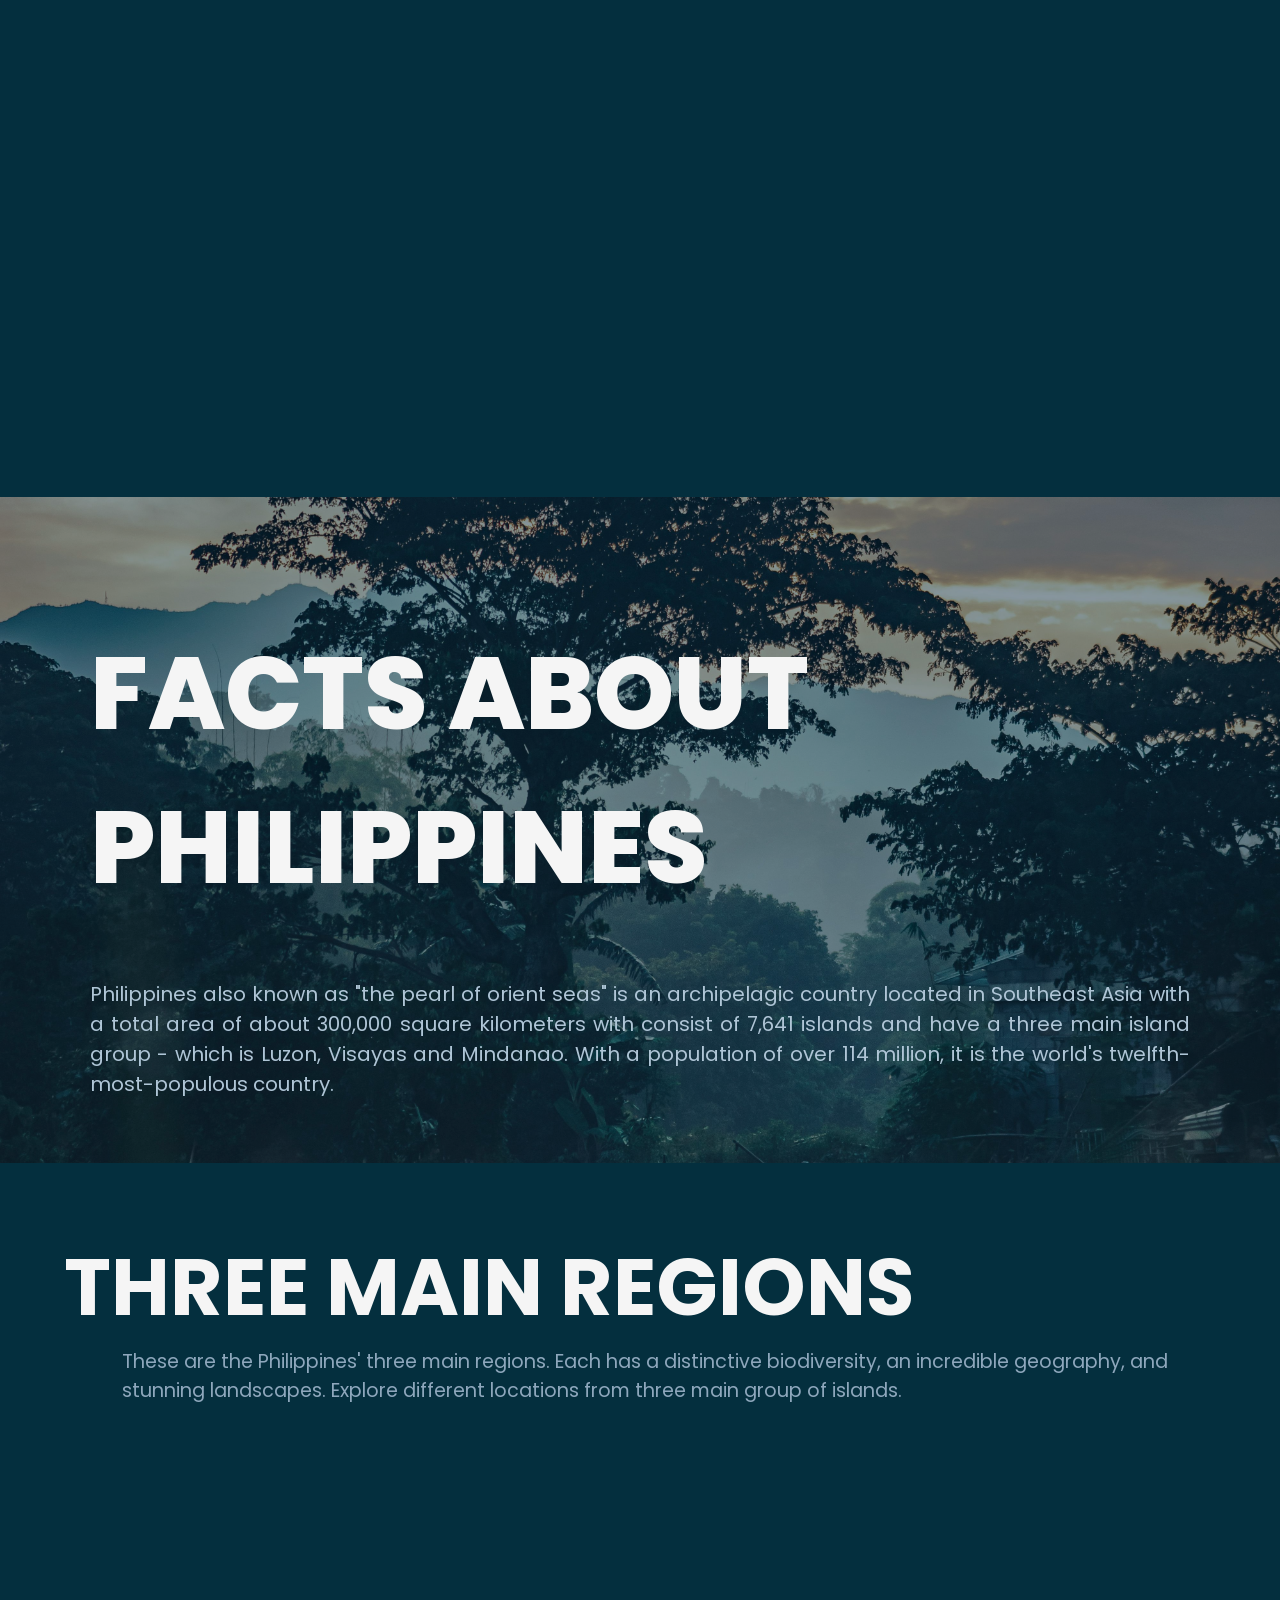
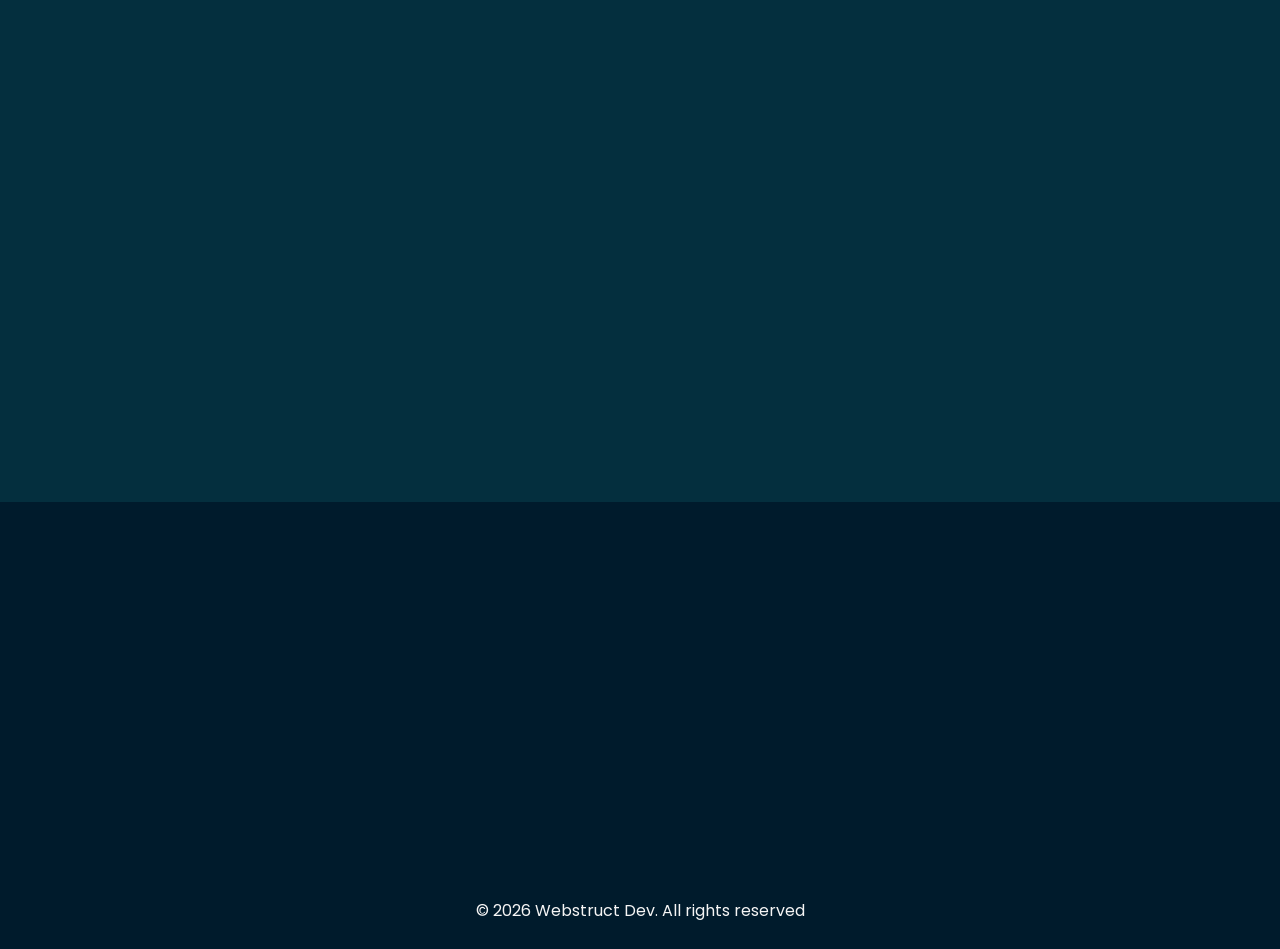
==== commit 4a9d3d0b: "Update website content" ====
--- a/index.html
+++ b/index.html
@@ -29,7 +29,7 @@
                     <a href="#about-us">About</a>
                     <a href="#destinations">Destinations</a>
                     <a href="#contact-us">Contact</a>
-                    <a href="./newver.html" class="homePageBtn">Sign In</a>
+                    <a href="./login.html" class="homePageBtn">Sign In</a>
                 </div>
             </div>
         </header>
@@ -40,7 +40,7 @@
                 <a href="#about-us">About</a>
                 <a href="#destinations">Destinations</a>
                 <a href="#contact-us">Contact</a>
-                <a href="./newver.html" class="homePageBtn">Sign In</a>
+                <a href="./login.html" class="homePageBtn">Sign In</a>
             </div>
         </div>
         
@@ -49,7 +49,7 @@
             <div class="left">
                 <div class="left-child">
                     <h4>EXPLORE PHILIPPINES</h4>
-                    <h1>TO FIND YOURSELF</h1>
+                    <h1>FIND YOUR JOURNEY</strong></h1>
                     <p>
                         Explore Philippines while immersing yourself. Join us for unique, unforgettable experiences you will treasure forever.
                     </p>
@@ -172,8 +172,8 @@
             </div>
 
             <div class="pick">
-                <h2>THREE MAIN ISLANDS</h2>
-                <p>These are the Philippines' three main islands. Each has a distinctive biodiversity, an incredible geography, and stunning landscapes. Explore different locations from three main group of islands.</p>
+                <h2>THREE MAIN REGIONS</h2>
+                <p>These are the Philippines' three main regions. Each has a distinctive biodiversity, an incredible geography, and stunning landscapes. Explore different locations from three main group of islands.</p>
             </div>
 
             <div class="main-card">
--- a/newver.css
+++ b/newver.css
@@ -77,9 +77,9 @@
     min-height: 100vh;
 
     display: flex;
-    justify-content: space-between;
+    justify-content: center;
+    gap: 5%;
     align-items: center;
-    gap: 3rem;
 
     padding: 7rem 5%;
     overflow: hidden;
@@ -98,15 +98,16 @@
 }
 
 .left {
-    width: 100rem;
-
-    padding: 5px;
+    width: 50%;
+    height: 50%;
+
+    padding: 2%;
     text-align: center;
     
     background: rgba(3, 33, 42, 0.585);
     backdrop-filter: blur(7.5px);
     -webkit-backdrop-filter: blur(7.5px);
-    border: 2px solid rgb(142, 156, 160);
+    border: 2px solid rgb(163, 185, 192);
 
     border-radius: 25px;
 
@@ -118,31 +119,58 @@
 .left h1,
 .left p {
     text-align: left;
-    margin: 6%;
+    margin: 5%;
     overflow: hidden;
 }
 
 .left h4 {
-    font-size: clamp(1.2rem, 0.836rem + 1.82vw, 2.2rem);
+    font-size: clamp(1rem, 0.5rem + 2.5vw, 3.5rem);
     letter-spacing: 1px;
     font-weight: 800;
 }
 
 .left h1 {
-    font-size: clamp(2.75rem, 1.659rem + 5.45vw, 5.75rem);
+    font-size: clamp(1rem, -0.2rem + 6vw, 7rem);
     line-height: 0.9;
     font-weight: 800;
 }
 
 .left p {
-    font-size: clamp(0.75rem, 0.623rem + 0.64vw, 1.1rem);
+    font-size: clamp(0.75rem, 0.63rem + 0.6vw, 1.35rem);
     line-height: 1.6;
     font-weight: 450;
     color: #8ea7bc;
 }
 
+#descBtn {
+    padding: 2.5% 5%;
+    border-radius: 20px;
+    border: 2px solid rgb(183, 198, 205);
+
+    background: rgba(39, 105, 175, 0.1);
+    backdrop-filter: blur(10px);
+
+    font-size: clamp(0.7rem, 0.58rem + 0.6vw, 1.3rem);
+    font-weight: 500;
+    letter-spacing: 1px;
+    cursor: pointer;
+
+    transition: all 0.3s ease;
+
+    margin: 0 0 7%;
+}
+
+#descBtn span {
+    z-index: 2;
+}
+
+#descBtn:hover {
+    background: rgba(255, 255, 255, 0.544);
+    color:black;
+}
+
 .right {
-    width: min(100%, 45rem);
+    width: 50%;
 
     display: flex;
     flex-direction: column;
@@ -155,33 +183,6 @@
     margin-top: 5%;
 }
 
-#descBtn {
-    padding: 4% 8%;
-    border-radius: 30px;
-    border: 2px solid rgb(255, 255, 255);
-
-    background: rgba(39, 105, 175, 0.1);
-    backdrop-filter: blur(10px);
-
-    font-size: clamp(0.7rem, 0.555rem + 0.73vw, 1.1rem);
-    font-weight: 500;
-    letter-spacing: 1px;
-    cursor: pointer;
-
-    transition: all 0.3s ease;
-
-    margin: 0 0 7%;
-}
-
-#descBtn span {
-    z-index: 2;
-}
-
-#descBtn:hover {
-    background: rgba(255, 255, 255, 0.544);
-    color:black;
-}
-
 .search-bar {
     width: 75%;
     display: flex;
@@ -193,10 +194,10 @@
     backdrop-filter: blur(8px);
 
     width: 100%;
-    max-width: 32rem;
-
-    padding: clamp(0.7rem, 0.591rem + 0.55vw, 1rem);
-    border-radius: 30px;
+    height: clamp(1.5rem, 0.8rem + 3.5vw, 5rem);
+
+    padding: clamp(0.7rem, 0.64rem + 0.3vw, 1rem);
+    border-radius: 20px;
     border: 1px solid rgba(255,255,255,0.6);
 
     margin-top: 1rem;
@@ -205,6 +206,7 @@
 
 .search-bar input::placeholder {
     color: whitesmoke;
+    font-size: 1rem;
 }
 
 .slides {
@@ -222,9 +224,11 @@
     animation: slideLoop 18s linear infinite;
 }
 
+/*
 .cards-track:hover {
     animation-play-state: paused;
 }
+*/
 
 .siargao,
 .mayon,
@@ -233,7 +237,7 @@
 .bora {
     flex: 0 0 auto;
 
-    width: clamp(15rem, 14.273rem + 3.64vw, 17rem);
+    width: clamp(15rem, 14rem + 5vw, 20rem);
     height: auto;
 
     background: rgba(3, 56, 72, 0.585);
@@ -247,13 +251,13 @@
 
 .cards-track img {
     width: 100%;
-    height: clamp(180px, 20vw, 240px);
+    height: clamp(15rem, 16.67vw, 20rem);
     object-fit: cover;
     border-radius: 25px;
 }
 
 .cards-track h3 {
-    font-size: clamp(1.1rem, 0.955rem + 0.73vw, 1.5rem);
+    font-size: clamp(1.1rem, 0.92rem + 0.9vw, 2rem);
     text-align: center;
 }
 
@@ -285,6 +289,15 @@
         text-align: center;
         gap: 0;
         padding: 0;
+    }
+
+    .left h4 {
+    font-size: clamp(1.2rem, 0.745rem + 2.27vw, 2.2rem);
+    }
+
+    .left h1 {
+        font-size: clamp(2.62rem, 1.765rem + 4.27vw, 4.5rem);
+
     }
 
 
@@ -341,7 +354,7 @@
 
 .about-us {
     width: 80%;
-    height: 24rem;
+    height: clamp(30rem, 27rem + 15vw, 45rem);
     border-radius: 20px;
     
     background-color: #082933;
@@ -387,25 +400,26 @@
 }
 
 .about-us h2 {
-    font-size: clamp(1rem, -0.091rem + 5.45vw, 4rem);
+    font-size: clamp(2rem, 1.3rem + 3.5vw, 5.5rem);
     position: absolute;
     left: 25px;
     top: 5%;
+    margin: auto auto 0 2%;
 }
 
 .about-us p {
     position: relative;
-    margin-top: 5rem;
+    margin-top: 5%;
     text-align: left;
     margin-right: 42%;
-    font-size: clamp(0.65rem, 0.559rem + 0.45vw, 1.1rem);
+    font-size: clamp(0.65rem, 0.46rem + 0.95vw, 1.6rem);
     color: #8ea7bc;
 }
 
 .mission,
 .vision {
     width: 42%;
-    height: 16rem;
+    height: clamp(15rem, 12.6rem + 12vw, 27rem);
     border-radius: 20px;
     
     background-color: #082933;
@@ -422,7 +436,6 @@
     align-items: center;
     justify-content: center;
     text-align: left;
-    padding: 30px;
 }
 
 .mission {
@@ -436,20 +449,20 @@
 
 .mission h2,
 .vision h2 {
-    font-size: clamp(1rem, -0.091rem + 5.45vw, 4rem);
+    font-size: clamp(1rem, 0.1rem + 4.5vw, 5.5rem);
     position: absolute;
     top: 0;
     left: 0;
-    margin: 5% 0 0 8%;
+    margin: 3% 0 0 8%;
 }
 
 .mission p,
 .vision p {
     position: relative;
-    margin: 15% 48% 0 4%;
+    margin: 10% 48% 0 4%;
     text-align: left;
     float: left;
-    font-size: clamp(0.65rem, 0.559rem + 0.45vw, 1.1rem);
+    font-size: clamp(0.65rem, 0.46rem + 0.95vw, 1.6rem);
     color: #8ea7bc;
 }
 
@@ -558,7 +571,7 @@
 }
 
 .dtnt-head h1 {
-    font-size: clamp(2.5rem, 1.227rem + 6.36vw, 6rem);
+    font-size: clamp(2.5rem, 1.2rem + 6.5vw, 9rem);
     font-weight: 800;
     margin: 5% 0 5%;
 }
@@ -572,7 +585,7 @@
 }
 
 .dtnt-head p {
-    font-size: clamp(0.8rem, 0.636rem + 0.82vw, 1.25rem);
+    font-size: clamp(0.8rem, 0.65rem + 0.75vw, 1.55rem);
     text-align: justify;
     color: #afc5d6;
 }
@@ -583,12 +596,12 @@
 }
 
 .pick h2 {
-    font-size: clamp(2rem, 0.909rem + 5.45vw, 5rem);
+    font-size: clamp(2rem, 1rem + 5vw, 7rem);
     font-weight: 700;
 }
 
 .pick p {
-    font-size: clamp(0.75rem, 0.605rem + 0.73vw, 1.15rem);
+    font-size: clamp(0.75rem, 0.6rem + 0.75vw, 1.5rem);
     margin: 0 0 0 5%;
     color: #8ea7bc;
 }
@@ -637,7 +650,7 @@
 
 .main-card img {
     width: 100%;
-    height: 60%;
+    height: clamp(10rem, 7rem + 15vw, 25rem);
     display: block;
     margin: 0 auto;
     object-fit: cover;
@@ -648,7 +661,7 @@
 .main-card h3 {
     position: relative;
     z-index: 2;
-    font-size: clamp(2rem, 0.216rem + 3.71vw, 3rem);
+    font-size: clamp(2rem, 1.69rem + 1.55vw, 3.55rem);
     text-align: center;
     color: whitesmoke;
 }
@@ -658,7 +671,7 @@
     z-index: 2;
     margin: auto;
     padding: 0 6px;
-    font-size: clamp(0.65rem, 0.523rem + 0.64vw, 0.9rem);
+    font-size: clamp(0.65rem, 0.56rem + 0.45vw, 1.1rem);
     text-align: center;
     color: whitesmoke;
     overflow-wrap: break-word;
@@ -817,7 +830,7 @@
 }
 
 .ecoscapes p {
-    font-size: clamp(1.8rem, 1.6rem + 1vw, 2.35rem);
+    font-size: clamp(1.8rem, 1.62rem + 0.9vw, 2.7rem);
     font-family: 'Jungleroot', sans-serif;
     letter-spacing: 2.5px;
     position: relative;
@@ -838,7 +851,7 @@
     text-decoration: none;
     color: whitesmoke;
     font-weight: 500;
-    font-size: clamp(0.85rem, 0.705rem + 0.73vw, 1.25rem);
+    font-size: clamp(0.85rem, 0.72rem + 0.65vw, 1.5rem);
     gap: 2rem;
 
     margin-right: 2.2vw; 
@@ -1024,12 +1037,12 @@
 }
 
 .destinations-intro h1 {
-    font-size: clamp(3.75rem, 2.568rem + 5.91vw, 7rem);
+    font-size: clamp(3.75rem, 2.5rem + 6.25vw, 10rem);
     font-weight: 800;
 }
 
 .destinations-intro p {
-    font-size: clamp(0.775rem, 0.602rem + 0.86vw, 1.25rem);
+    font-size: clamp(0.775rem, 0.56rem + 1.08vw, 1.85rem);
     margin: 0 2% 0 2%;
     text-align: justify;
     margin-top: 1rem;
@@ -1050,12 +1063,12 @@
 }
 
 .destinations-card-head h2 {
-    font-size: clamp(2.1rem, 1.409rem + 3.45vw, 4rem);
+    font-size: clamp(2.1rem, 1.32rem + 3.9vw, 6rem);
     font-weight: 800;
 }
 
 .destinations-card-head p {
-    font-size: clamp(1rem, 0.818rem + 0.91vw, 1.5rem);
+    font-size: clamp(1rem, 0.8rem + 1vw, 2rem);
     margin: 0 2% 0 2%;
 
         opacity: 0.7;
@@ -1065,7 +1078,6 @@
     display: grid;
     grid-template-columns: repeat(3, 1fr); /* Desktop = 3 columns */
     gap: 2rem;
-    max-width: 1220px;
     width: 90%;
     margin: auto;
     padding: 2rem 0;
@@ -1080,10 +1092,11 @@
 }
 
 .destinations-container {
-    height: clamp(25.5rem, 23.864rem + 8.18vw, 30rem);
+    height: clamp(25.5rem, 0.229rem + 33.14vw, 40rem);
     background-color: #082933;
     border-radius: 40px;
     padding: 1.75rem;
+
     box-shadow: 0 8px 8px rgba(2, 22, 34, 0.29);
     backdrop-filter: blur(4.5px);
     -webkit-backdrop-filter: blur(4.5px);
@@ -1099,7 +1112,7 @@
 
 .destinations-cards img {
     width: 100%;
-    height: clamp(22rem, 20.341rem + 8.3vw, 26.563rem);
+    height: clamp(22rem, -2.4rem + 32vw, 36rem);
     object-fit: cover;
     border-radius: 30px;
     display: block;
@@ -1111,8 +1124,8 @@
     position: absolute;
     top: 0;
     left: 0;
-    width: 94%;
-    height: 91%;
+    width: 91%;
+    height: 92%;
     transform: translate(0.8rem, 1.4rem);
     background: linear-gradient(#ff7f5f00, #0728329f);
     z-index: 1;
@@ -1128,12 +1141,28 @@
 
 .card-fx h3 {
     margin-top: -6rem;
-    font-size: clamp(1.5rem, 1.318rem + 0.91vw, 2rem);
+    font-size: clamp(1.5rem, -0.679rem + 2.86vw, 2.75rem);
+}
+
+@media only screen and (min-width: 1501px) {
+    .card-fx h3 {
+        margin-top: -8rem;
+    }
+
+    .color-overlay {
+        width: 93%;
+    }
+}
+
+@media only screen and (max-width: 1385px){
+    .findYourself {
+    }
 }
 
 .card-fx h4 {
-    font-size: clamp(0.8rem, 1.5vw, 1rem);
+    font-size: clamp(0.8rem, 0.016rem + 1.03vw, 1.25rem);
     text-align: center;
+    opacity: 0.7;
 }
 
 .destinations-container:hover {
@@ -1186,6 +1215,10 @@
     .destinations-tab {
         display: none;
     }
+
+    .color-overlay {
+        width: 94%;
+    }
 }
 
 @media only screen and (max-width: 425px) {
@@ -1195,6 +1228,10 @@
 
     .ecoscapes p {
         display: none;
+    }
+
+    .color-overlay {
+        width: 90%;
     }
 }
 
@@ -1380,3 +1417,149 @@
 
 }
 
+
+/* LOGIN BUTTON */
+/* Card Container */
+.login-card {
+    background: #ffffff;
+    width: 100%;
+    max-width: 400px;
+    padding: 40px 30px;
+    border-radius: 12px;
+    box-shadow: 0 8px 24px rgba(149, 157, 165, 0.2);
+}
+
+.login-header {
+    text-align: center;
+    margin-bottom: 32px;
+}
+
+.login-header h2 {
+    color: #1a1a1a;
+    font-size: 28px;
+    font-weight: 700;
+    margin-bottom: 8px;
+}
+
+.login-header p {
+    color: #666666;
+    font-size: 14px;
+}
+
+/* Form Controls & Floating Labels */
+.form-group {
+    position: relative;
+    margin-bottom: 24px;
+}
+
+.form-input {
+    width: 100%;
+    padding: 14px 16px;
+    border: 1px solid #e0e0e0;
+    border-radius: 8px;
+    font-size: 16px;
+    color: #1a1a1a;
+    outline: none;
+    background: transparent;
+    transition: all 0.2s ease;
+}
+
+.form-input:focus {
+    border-color: #4f46e5;
+    box-shadow: 0 0 0 4px rgba(79, 70, 229, 0.1);
+}
+
+.form-label {
+    position: absolute;
+    left: 16px;
+    top: 50%;
+    transform: translateY(-50%);
+    background: #ffffff;
+    padding: 0 4px;
+    color: #888888;
+    font-size: 16px;
+    pointer-events: none;
+    transition: all 0.2s ease;
+}
+
+/* When input is focused or contains text, move label up */
+.form-input:focus ~ .form-label,
+.form-input:not(:placeholder-shown) ~ .form-label {
+    top: 0;
+    font-size: 12px;
+    color: #4f46e5;
+    font-weight: 500;
+}
+
+/* Utilities */
+.form-actions {
+    display: flex;
+    justify-content: space-between;
+    align-items: center;
+    margin-bottom: 24px;
+    font-size: 14px;
+}
+
+.remember-me {
+    display: flex;
+    align-items: center;
+    gap: 8px;
+    color: #444444;
+    cursor: pointer;
+}
+
+.remember-me input {
+    accent-color: #4f46e5;
+    cursor: pointer;
+}
+
+.forgot-link {
+    color: #4f46e5;
+    text-decoration: none;
+    font-weight: 500;
+}
+
+.forgot-link:hover {
+    text-decoration: underline;
+}
+
+/* Primary Button */
+.submit-btn {
+    width: 100%;
+    padding: 14px;
+    background: #4f46e5;
+    color: #ffffff;
+    border: none;
+    border-radius: 8px;
+    font-size: 16px;
+    font-weight: 600;
+    cursor: pointer;
+    transition: background 0.2s ease, transform 0.1s ease;
+}
+
+.submit-btn:hover {
+    background: #4338ca;
+}
+
+.submit-btn:active {
+    transform: scale(0.98);
+}
+
+/* Footer Links */
+.login-footer {
+    text-align: center;
+    margin-top: 24px;
+    font-size: 14px;
+    color: #666666;
+}
+
+.signup-link {
+    color: #4f46e5;
+    text-decoration: none;
+    font-weight: 500;
+}
+
+.signup-link:hover {
+    text-decoration: underline;
+}
+
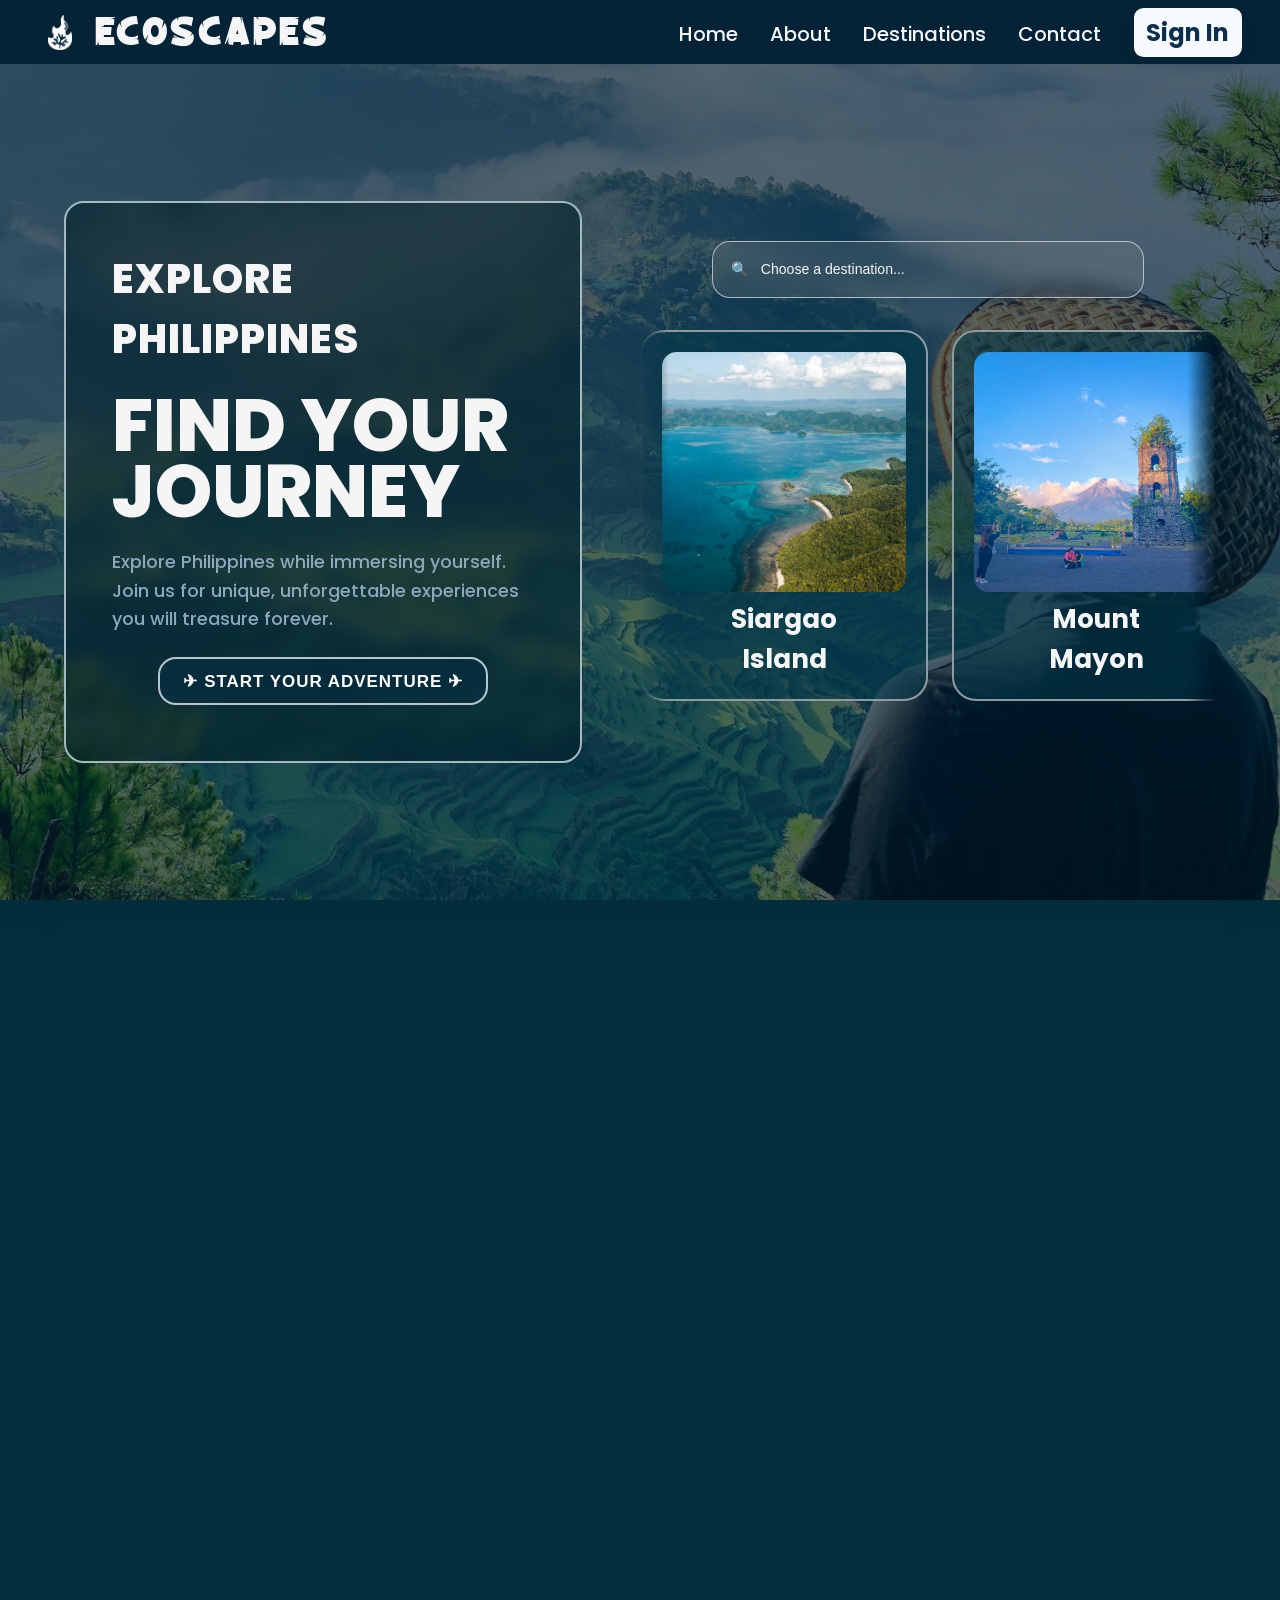
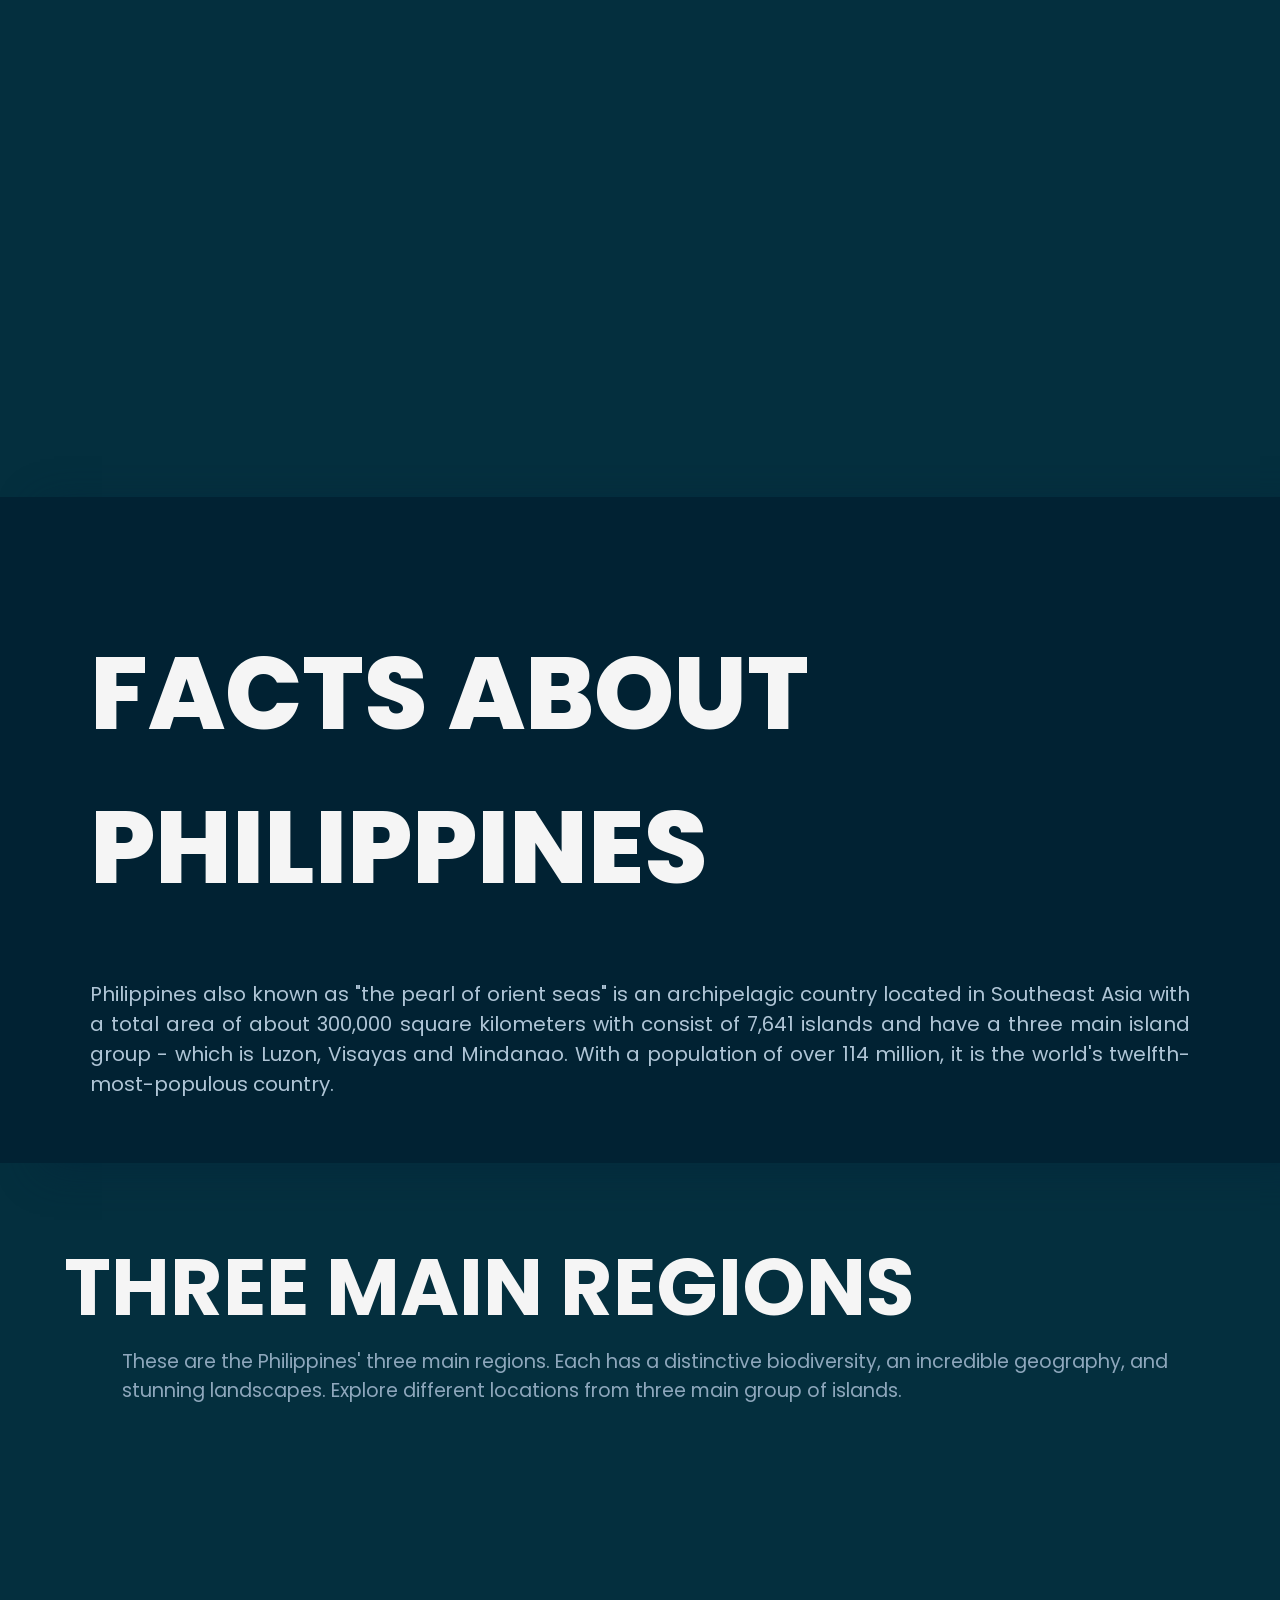
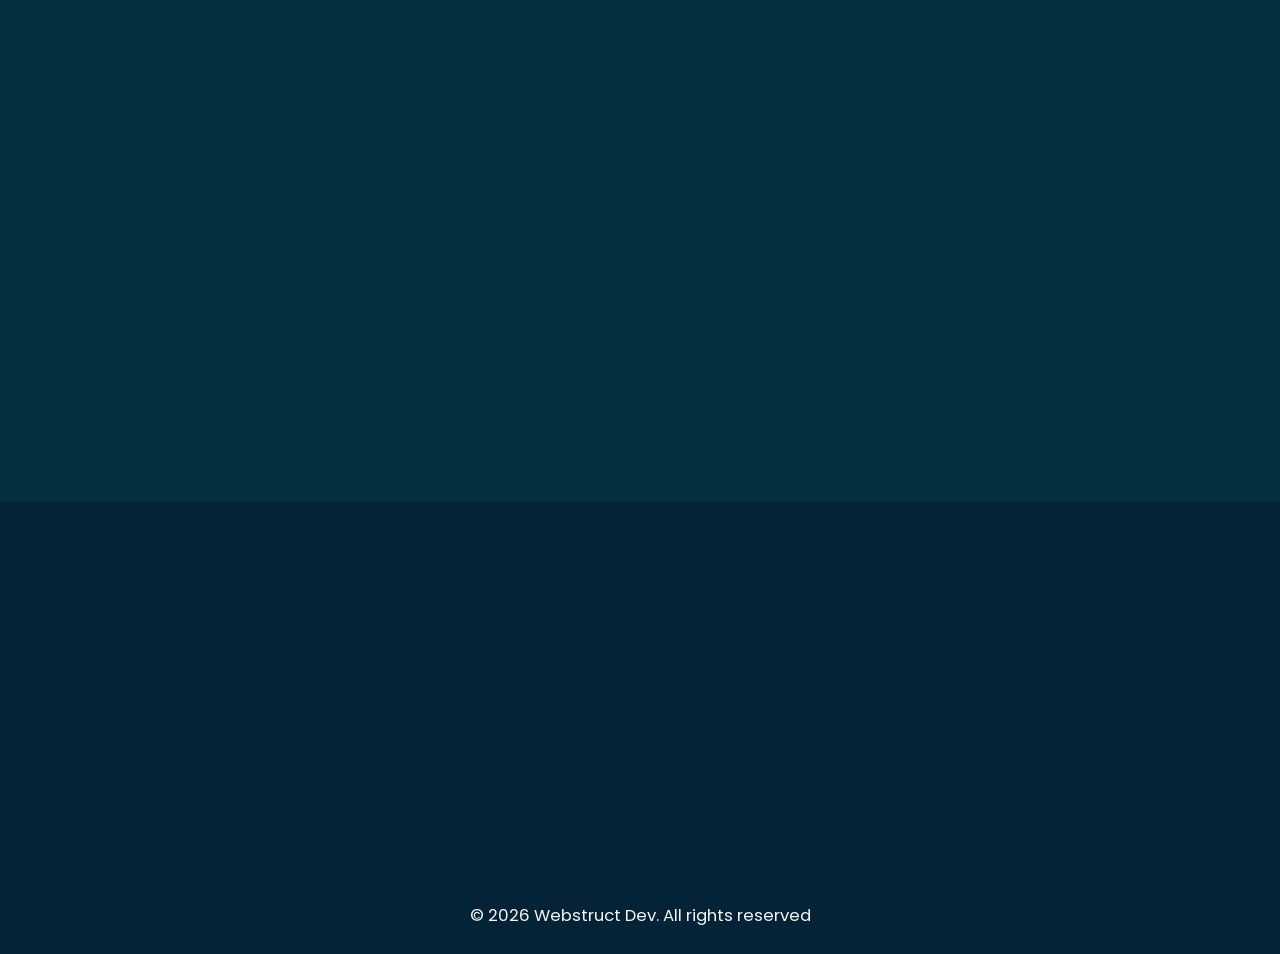
==== commit dcd9daeb: "Updated website content" ====
--- a/index.html
+++ b/index.html
@@ -36,11 +36,11 @@
 
         <div class="hamIconMenu" id="hamMenu" style="display: none; list-style-type: none;">
             <div class="menuList">
-                <a href="#home">Home</a>
-                <a href="#about-us">About</a>
-                <a href="#destinations">Destinations</a>
-                <a href="#contact-us">Contact</a>
-                <a href="./login.html" class="homePageBtn">Sign In</a>
+                <li><a href="#home">Home</a></li>
+                <li><a href="#about-us">About</a></li>
+                <li><a href="#destinations">Destinations</a></li>
+                <li><a href="#contact-us">Contact</a></li>
+                <li><a href="./login.html" class="homePageBtn">Sign In</a></li>
             </div>
         </div>
         
@@ -55,10 +55,48 @@
                     </p>
                     <button id="descBtn">
                         <span>
-                            <a style="font-weight: bold; text-decoration: none; color: white;" href="#destinations"> 
+                            <a style="font-weight: bold; text-decoration: none; color: white;"> 
                             ✈︎ START YOUR ADVENTURE ✈︎</a>
                         </span>
                     </button>
+                </div>
+            </div>
+
+            <!-- Dark overlay behind homeDesc -->
+            <div class="homeDesc-overlay" id="homeDescOverlay" style="display: none;"></div>
+
+            <div class="homeDesc" id="homeDesc" style="display: none;">
+                <!-- Close button fixed top-right of screen -->
+
+                <div class="homeDesc-content">
+                    <div class="closeButtonHome">
+                        <button><p><strong>X</strong></p></button>
+                    </div>
+
+                    <div class="pickHome">
+                        <h2>THREE MAIN REGIONS</h2>
+                        <p>These are the Philippines' three main regions. Each has a distinctive biodiversity, an incredible geography, and stunning landscapes. Explore different locations from three main group of islands.</p>
+                    </div>
+                    
+                    <div class="main-cardHome">
+                        <div class="luzonHome" id="homeluzon">
+                            <img src="./img/main island/luzon.jpg" loading="lazy">
+                            <h3>Luzon</h3>
+                            <p>The largest and most important island of the Philippines. Located on the northern part of the Philippine archipelago, it is bounded by the Philippine Sea, Sibuyan Sea, and the West Philippine Sea.</p>
+                        </div>
+
+                        <div class="visayasHome" id="homevisayas">
+                            <img src="./img/main island/visayas.jpg" loading="lazy">
+                            <h3>Visayas</h3>
+                            <p>Consists of seven large and several hundred smaller islands clustered around the Visayan, Samar, and Camotes seas. The seven main islands are Bohol, Cebu, Leyte, Masbate, Negros, Panay, and Samar.</p>
+                        </div>
+
+                        <div class="mindanaoHome" id="homemindanao">
+                            <img src="./img/main island/mindanao.jpg" loading="lazy">
+                            <h3>Mindanao</h3>
+                            <p>The second largest in the Philippines, in the southern part of the archipelago, surrounded by the Bohol, Celebes, and Sulu seas. It also has the largest concentration of ethnic minorities in the Philippines.</p>
+                        </div>
+                    </div>
                 </div>
             </div>
 
@@ -138,7 +176,7 @@
                         <br>
                         We hope that by providing information that can inspire you to travel and enjoy nature, and get to be part of your memorable experiences.
                     </p>
-                    <img src="./img/about us/about-us.jpg" alt="mission">
+                    <img src="./img/about us/about-us.jpg" alt="mission" loading="lazy">
                 </div>
             </div>
 
@@ -148,7 +186,7 @@
                     <p>
                         Help explorers have memorable trips by giving them easy-to-understand about the best places in the Philippines.
                     </p>
-                    <img src="./img/about us/mission.jpg" alt="mission">
+                    <img src="./img/about us/mission.jpg" alt="mission" loading="lazy">
                 </div>
 
                 <div class="vision">
@@ -156,7 +194,7 @@
                     <p>
                     We want to be a travel guide site that encourages people to visit the Philippines and enjoy its natural beauty and culture.
                     </p>
-                    <img src="./img/about us/vision.jpg" alt="vision">
+                    <img src="./img/about us/vision.jpg" alt="vision" loading="lazy">
                 </div>
             </div>
         </section>
@@ -180,7 +218,7 @@
 
                 <div data-aos="zoom-in">
                     <div class="luzon" id="luzon">
-                        <img src="./img/main island/luzon.jpg">
+                        <img src="./img/main island/luzon.jpg" loading="lazy">
                         <h3>Luzon</h3>
                         <p>The largest and most important island of the Philippines. Located on the northern part of the Philippine archipelago, it is bounded by the Philippine Sea, Sibuyan Sea, and the West Philippine Sea.</p>
                     </div>
@@ -188,7 +226,7 @@
 
                 <div data-aos="zoom-in">
                     <div class="visayas" id="visayas">
-                        <img src="./img/main island/visayas.jpg">
+                        <img src="./img/main island/visayas.jpg" loading="lazy">
                         <h3>Visayas</h3>
                         <p>Consists of seven large and several hundred smaller islands clustered around the Visayan, Samar, and Camotes seas. The seven main islands are Bohol, Cebu, Leyte, Masbate, Negros, Panay, and Samar.</p>
                     </div>
@@ -196,7 +234,7 @@
 
                 <div data-aos="zoom-in">
                     <div class="mindanao" id="mindanao">
-                        <img src="./img/main island/mindanao.jpg">
+                        <img src="./img/main island/mindanao.jpg" loading="lazy">
                         <h3>Mindanao</h3>
                         <p>The second largest in the Philippines, in the southern part of the archipelago, surrounded by the Bohol, Celebes, and Sulu seas. It also has the largest concentration of ethnic minorities in the Philippines.</p>
                     </div>
--- a/newver.css
+++ b/newver.css
@@ -61,18 +61,21 @@
 }
 
 html {
-    scroll-behavior: auto;
+    scroll-behavior: smooth;
 }
 
 body {
     font-family: 'Poppins', sans-serif;
     color: whitesmoke;
-    background-color: #001b2c;
+    background-color: #042337;
 }
 
 /* HOME SECTION */
 .home {
     background: url(./img/bgproject.jpg) center center/cover no-repeat;
+    background-attachment: fixed;
+    box-shadow: 0 8px 40px rgba(2, 36, 58, 0.45);
+    
     width: 100%;
     min-height: 100vh;
 
@@ -100,7 +103,6 @@
 .left {
     width: 50%;
     height: 50%;
-
     padding: 2%;
     text-align: center;
     
@@ -109,9 +111,9 @@
     -webkit-backdrop-filter: blur(7.5px);
     border: 2px solid rgb(163, 185, 192);
 
-    border-radius: 25px;
-
-    margin: clamp(1rem, 0.455rem + 2.73vw, 2.5rem) 0 0 0;
+    border-radius: clamp(0.75rem, 0.587rem + 0.81vw, 1.563rem);
+
+    margin: clamp(1rem, -0.364rem + 6.82vw, 4rem) 0 0 0;
     z-index: 2;
 }
 
@@ -144,7 +146,7 @@
 
 #descBtn {
     padding: 2.5% 5%;
-    border-radius: 20px;
+    border-radius: clamp(0.938rem, 0.875rem + 0.31vw, 1.25rem);
     border: 2px solid rgb(183, 198, 205);
 
     background: rgba(39, 105, 175, 0.1);
@@ -169,6 +171,228 @@
     color:black;
 }
 
+/* Start your adventure*/
+
+.homeDesc-overlay {
+    position: fixed;
+    top: 0;
+    left: 0;
+    width: 100%;
+    height: 100%;
+    background-color: rgba(2, 23, 37, 0.562);
+    z-index: 90;
+    backdrop-filter: blur(0.5px);
+}
+
+.homeDesc {
+    position: fixed;
+    top: 0;
+    left: 0;
+    width: 100%;
+    height: 100%;
+    z-index: 91;
+    display: flex;
+    justify-content: center;
+    align-items: flex-start;
+    overflow-y: auto;
+}
+
+/* homeDesc-content sits above the overlay */
+.homeDesc-content {
+    position: relative;
+    z-index: 100;
+    background: rgba(3, 37, 55, 0.774);
+    backdrop-filter: blur(5px);
+    -webkit-backdrop-filter: blur(5px);
+    border: 2px solid rgba(142, 156, 160, 0.714);
+    border-radius: 20px;
+
+    width: clamp(17.5rem, 87.5vw, 105rem);
+    margin: 5vh auto 5vh auto;
+    padding: 1.5%;
+    box-sizing: border-box;
+}
+
+/* Close button pinned to top-right of screen */
+.closeButtonHome {
+    position: fixed;
+    top: 1.5rem;
+    right: 1.5rem;
+    z-index: 200;
+}
+
+.closeButtonHome button {
+    width: clamp(2rem, 1.5rem + 2.5vw, 3.5rem);
+    height: clamp(2rem, 1.5rem + 2.5vw, 3.5rem);
+    font-size: clamp(0.9rem, 0.6rem + 1.5vw, 1.8rem);
+    backdrop-filter: blur(5px);
+    -webkit-backdrop-filter: blur(5px);
+
+    cursor: pointer;
+    background: transparent;
+    border: 2px solid rgba(142, 156, 160, 0.8);
+    border-radius: 8px;
+    color: whitesmoke;
+    display: flex;
+    justify-content: center;
+    align-items: center;
+    transition: 0.3s ease-out;
+    padding: 0;
+}
+
+.closeButtonHome button:hover {
+    background-color: #b5273a;
+    color: whitesmoke;
+    transform: scale(1.1);
+}
+
+/* .pickHome mirrors .pick layout */
+.pickHome {
+    margin: 6%;
+}
+
+.pickHome h2 {
+    font-size: clamp(2rem, 1rem + 5vw, 7rem);
+    font-weight: 800;
+}
+
+.pickHome p {
+    font-size: clamp(0.75rem, 0.6rem + 0.75vw, 1.5rem);
+    margin: 0 0 0 5%;
+    color: #8ea7bc;
+}
+
+/* .main-cardHome mirrors .main-card layout */
+.main-cardHome {
+    display: flex;
+    flex-direction: column;
+    gap: 1.5%;
+    width: 100%;
+    padding-left: 1.5%;
+    padding-right: 1.5%;
+    box-sizing: border-box;
+}
+
+@media only screen and (min-width: 769px) {
+    .main-cardHome {
+        display: grid;
+        grid-template-columns: repeat(3, minmax(0, 1fr));
+        align-items: stretch;
+    }
+}
+
+.luzonHome,
+.visayasHome,
+.mindanaoHome {
+    width: 100%;
+    height: auto;
+    
+    background-color: transparent;
+    border-radius: 10px;
+    padding: 8%;
+    box-shadow: 0 8px 8px rgba(2, 22, 34, 0.29);
+    backdrop-filter: blur(4.5px);
+    -webkit-backdrop-filter: blur(4.5px);
+    border: 2px solid rgba(137, 162, 179, 0.878);
+
+    border-radius: 40px;
+    box-shadow: 0 4px 8px rgba(3, 5, 52, 0.54);
+    text-align: center;
+    cursor: pointer;
+    position: relative;
+    overflow: hidden;
+
+    margin-bottom: 25%;
+
+    transition: 0.3s ease-in-out;
+}
+
+.luzonHome:hover, .visayasHome:hover, .mindanaoHome:hover {
+    transform: scale(1.025);
+    box-shadow: 0 0 40px rgba(1, 87, 102, 0.9);
+
+}
+
+.main-cardHome img {
+    width: 100%;
+    height: clamp(10rem, 7rem + 15vw, 25rem);
+    display: block;
+    margin: 0 auto;
+    object-fit: cover;
+    object-position: center;
+    border-radius: 20px;
+}
+
+.main-cardHome h3 {
+    position: relative;
+    z-index: 2;
+    font-size: clamp(2rem, 0.998rem + 2.09vw, 3.5rem);
+    text-align: center;
+    color: whitesmoke;
+}
+
+.main-cardHome p {
+    position: relative;
+    z-index: 2;
+    margin: auto;
+    padding: 0 6px;
+    font-size: clamp(0.65rem, 0.56rem + 0.45vw, 1.1rem);
+    text-align: center;
+    color: whitesmoke;
+    overflow-wrap: break-word;
+    white-space: normal;
+    color: #8ea7bc;
+}
+
+@media only screen and (max-width: 768px) {
+    .homeDesc-content {
+        margin-top: clamp(4.75rem, 3.857rem + 4.46vw, 6rem);
+    }
+
+    .main-cardHome {
+        display: flex;
+        flex-direction: column;
+        padding-bottom: 7.5%;
+        margin: 5% 0 3% 0;
+    }
+
+    .pickHome h2 {
+        font-size: clamp(2.5rem, 0.714rem + 8.93vw, 5rem);
+        padding-top: clamp(1.75rem, 1.571rem + 0.89vw, 2rem);
+    }
+
+    .pickHome p {
+        font-size: clamp(0.8rem, 0.586rem + 1.07vw, 1.1rem);
+        margin: 5% 0 2% 0;
+    }
+
+    .luzonHome,
+    .visayasHome,
+    .mindanaoHome {
+        margin: auto;
+        width: 90%;
+        height: 100%;
+        padding: 4%;
+        border-radius: clamp(1.25rem, 0.795rem + 2.27vw, 2.5rem);
+
+        margin-bottom: 10%;
+    }
+
+    .main-cardHome img {
+        border-radius: clamp(0.625rem, 0.17rem + 2.27vw, 1.875rem);
+    }
+
+    .main-cardHome h3 {
+        font-size: clamp(2.25rem, 1.714rem + 2.68vw, 3rem);
+    }
+
+    .main-cardHome p {
+        font-size: clamp(0.7rem, 0.486rem + 1.07vw, 1rem);
+    }
+}
+
+
+
 .right {
     width: 50%;
 
@@ -197,7 +421,7 @@
     height: clamp(1.5rem, 0.8rem + 3.5vw, 5rem);
 
     padding: clamp(0.7rem, 0.64rem + 0.3vw, 1rem);
-    border-radius: 20px;
+    border-radius: clamp(0.938rem, 0.875rem + 0.31vw, 1.25rem);
     border: 1px solid rgba(255,255,255,0.6);
 
     margin-top: 1rem;
@@ -206,7 +430,7 @@
 
 .search-bar input::placeholder {
     color: whitesmoke;
-    font-size: 1rem;
+    font-size: clamp(0.7rem, 0.64rem + 0.3vw, 1rem);
 }
 
 .slides {
@@ -214,6 +438,15 @@
     overflow: hidden;
     position: relative;
     margin: 2rem 0;
+
+    mask: linear-gradient(to right, transparent 0%, black 5%, black 95%, transparent 100%);
+    -webkit-mask: linear-gradient(to right, transparent 0%, black 5%, black 95%, transparent 100%);
+    mask-size: contain;
+    -webkit-mask-size: contain;
+    mask-position: center;
+    -webkit-mask-position: center;
+    mask-repeat: no-repeat;
+    -webkit-mask-repeat: no-repeat;;
 }
 
 .cards-track {
@@ -246,14 +479,14 @@
     border: 2px solid rgb(142, 156, 160);
 
     padding: 20px;
-    border-radius: 30px;
+    border-radius: clamp(0.938rem, 0.75rem + 0.94vw, 1.875rem);
 }
 
 .cards-track img {
     width: 100%;
     height: clamp(15rem, 16.67vw, 20rem);
     object-fit: cover;
-    border-radius: 25px;
+    border-radius: clamp(0.5rem, 0.36rem + 0.7vw, 1.2rem);
 }
 
 .cards-track h3 {
@@ -551,7 +784,7 @@
     left: 0;
     width: 100%;
     height: 100%;
-    background-color: rgba(0, 28, 46, 0.456);
+    background-color: rgba(0, 28, 46, 0.661);
     z-index: 0;
 }
 
@@ -562,6 +795,9 @@
 
 .dtnt-head {
     background: url(./img/destinationheadBG.jpg) center center/cover no-repeat;
+    background-attachment: fixed;
+    box-shadow: 40px 8px 40px rgba(2, 36, 58, 0.45);
+
     width: 100%;
     padding: 5% 7% 5% 7%;
     position: relative;
@@ -623,6 +859,8 @@
         align-items: stretch;
     }
 }
+
+
 
 .luzon,
 .visayas,
@@ -646,6 +884,14 @@
     overflow: hidden;
 
     margin-bottom: 20%;
+
+    transition: 0.3s ease-in-out;
+}
+
+.luzon:hover, .visayas:hover, .mindanao:hover {
+    transform: scale(1.05);
+    box-shadow: 0 0 40px rgba(1, 87, 102, 0.9);
+
 }
 
 .main-card img {
@@ -734,7 +980,7 @@
 /* CONTACT */
 .contact {
     width: 100%;
-    background-color: #001b2c;
+    background-color: #042337;
     color: whitesmoke;
 
     padding: 2% 5%;
@@ -742,7 +988,7 @@
 }
 
 .contact h1 {
-    font-size: clamp(1.25rem, 0.614rem + 3.18vw, 3rem);
+    font-size: clamp(1.25rem, 0.6rem + 3.25vw, 4.5rem);
     margin: clamp(0.5rem, 0.409rem + 0.45vw, 0.75rem) 0 clamp(1rem, 0.818rem + 0.91vw, 1.5rem) 0;
 }
 
@@ -750,7 +996,7 @@
     display: flex;
     justify-content: center;
     align-items: flex-start;
-    gap: 3%;
+    gap: 10%;
     /*flex-wrap: wrap;*/
 }
 
@@ -770,8 +1016,8 @@
 .tel img,
 .email img,
 .page img {
-    width: clamp(2.5rem, 0.864rem + 8.18vw, 7rem);
-    height: clamp(2.5rem, 0.864rem + 8.18vw, 7rem);
+    width: clamp(2.5rem, 1.3rem + 6vw, 8.5rem);
+    height: clamp(2.5rem, 1.3rem + 6vw, 8.5rem);
     margin: 0 0 0.8% 0;
 
     transition: 0.3s ease-out;
@@ -787,7 +1033,7 @@
 .email h2,
 .page h2 {
     margin: 0 0 1.5% 0;
-    font-size: clamp(1rem, 0.636rem + 1.82vw, 2rem);
+    font-size: clamp(1rem, 0.5rem + 2.5vw, 3.5rem);
 }
 
 .tel-li,
@@ -796,13 +1042,13 @@
     list-style: none;
     padding: 0;
     margin: 0;
-    font-size: clamp(0.5rem, 0.318rem + 0.91vw, 1rem);
+    font-size: clamp(0.5rem, 0.3rem + 1vw, 1.5rem);
     color: #8ea7bc;
 }
 
 .contact p {
     margin-top: 1.25rem;
-    font-size: clamp(0.35rem, 0.114rem + 1.18vw, 1rem);
+    font-size: clamp(0.35rem, 0.12rem + 1.15vw, 1.5rem);
 }
 
 
@@ -994,7 +1240,10 @@
     object-fit: cover;
     background-repeat: no-repeat;
     background-size: cover;
+    background-attachment: fixed;
     background-image: url('./img/luzon/luzon-mainbg.jpg');
+    box-shadow: 0 8px 40px rgba(9, 69, 106, 0.45);
+    
     width: 100%;
     height: 76%;
     position: relative;
@@ -1051,7 +1300,7 @@
 }
 
 .plainBG {
-    background-color: #103942;
+    background-color: #103342;
     text-align: left;
 }
 
@@ -1154,11 +1403,6 @@
     }
 }
 
-@media only screen and (max-width: 1385px){
-    .findYourself {
-    }
-}
-
 .card-fx h4 {
     font-size: clamp(0.8rem, 0.016rem + 1.03vw, 1.25rem);
     text-align: center;
@@ -1266,14 +1510,14 @@
 }
 
 .popup-content{
-    background: rgba(3, 56, 72, 0.585);
+    background: rgba(3, 39, 55, 0.62);
     backdrop-filter: blur(7.5px);
     -webkit-backdrop-filter: blur(7.5px);
     border: 2px solid rgb(142, 156, 160);
 
     padding: 2% 5% 5% 5%;
     border-radius: 20px;
-    width: clamp(21rem, 10.455rem + 52.73vw, 50rem);
+    width: clamp(21rem, 11.2rem + 49vw, 70rem);
     max-height: 90vh;
 
     text-align: left;
@@ -1291,7 +1535,7 @@
 
 .img-main-hd img {
     width: 100%;
-    height: clamp(15rem, 11rem + 20vw, 26rem);
+    height: clamp(13rem, 9rem + 20vw, 33rem);
     object-fit: cover;
     border-radius: 10px;
     display: block;
@@ -1309,15 +1553,19 @@
 }
 
 .popup-content button {
-    width: clamp(1rem, 0.455rem + 2.73vw, 2.5rem);
-    height: clamp(1rem, 0.455rem + 2.73vw, 2.5rem);
-    font-size: clamp(1rem, 0.636rem + 1.82vw, 2rem);
+    width: clamp(1rem, 0.5rem + 2.5vw, 3.5rem);
+    height: clamp(1rem, 0.5rem + 2.5vw, 3.5rem);
+    font-size: clamp(1rem, 0.6rem + 2vw, 3rem);
     cursor: pointer;
-    box-shadow: 0 8px 8px rgba(2, 22, 34, 0.29);
-
-    border: none;
+    
+    background: rgba(3, 39, 55, 0.62);
+    backdrop-filter: blur(7.5px);
+    -webkit-backdrop-filter: blur(7.5px);
+    border: 2px solid rgb(198, 212, 215);
+    color: whitesmoke;
+
     border-radius: clamp(0.125rem, -0.057rem + 0.91vw, 0.625rem);
-    padding: 0;
+    padding: 3%;
 
     transition: 0.3s ease-out;
 
@@ -1342,30 +1590,30 @@
 }
 
 .popup-content h1 {
-    font-size: clamp(2rem, 1.455rem + 2.73vw, 3.5rem);
+    font-size: clamp(2rem, 1.2rem + 4vw, 6rem);
     margin-bottom: 8%;
 }
 
 .loc-bio h3 {
     margin: 3% 3% 2% 3%;
-    font-size: clamp(1.1rem, 0.955rem + 0.73vw, 1.5rem);
+    font-size: clamp(1.1rem, 0.67rem + 2.15vw, 3.25rem);
 }
 
 .loc-bio h2, .loc-img h2{
     margin: 2% 3% 2% 3%;
-    font-size: clamp(1.7rem, 1.409rem + 1.45vw, 2.5rem);
+    font-size: clamp(1.7rem, 0.99rem + 3.55vw, 5.25rem);
 }
 
 .loc-bio p, .loc-img p {
     margin: 1% 5% 4% 5%;
     color: #8ea7bc;
-    font-size: clamp(0.55rem, 0.386rem + 0.82vw, 1rem);
+    font-size: clamp(0.5rem, 0.28rem + 1.1vw, 1.6rem);
 }
 
 .loc-bio li {
     margin: 5px 7% 0px 7%;
     color: #8ea7bc;
-    font-size: clamp(0.55rem, 0.386rem + 0.82vw, 1rem);
+    font-size: clamp(0.5rem, 0.28rem + 1.1vw, 1.6rem);
 }
 
 .loc-bio {
@@ -1419,76 +1667,87 @@
 
 
 /* LOGIN BUTTON */
+
 /* Card Container */
+.login-parent {
+    display: flex;
+    justify-content: center;
+    flex-direction: row;
+    align-items: center;
+    width: 100%;
+    position: relative;
+
+    margin: clamp(7.5rem, 6.8rem + 3.5vw, 11rem) auto 12% auto;
+}
+
+.bgLogin {
+    position: fixed;
+    top: 0;
+    left: 0;
+    width: 100%;
+    height: 100%;
+    background: url('./img/loginBG.jpg') center/cover no-repeat;
+    z-index: 0;
+    opacity: 0.20;
+    pointer-events: none;
+}
+
 .login-card {
-    background: #ffffff;
-    width: 100%;
-    max-width: 400px;
-    padding: 40px 30px;
-    border-radius: 12px;
-    box-shadow: 0 8px 24px rgba(149, 157, 165, 0.2);
+    background: rgba(3, 36, 55, 0.511);
+    backdrop-filter: blur(7.5px);
+    -webkit-backdrop-filter: blur(7.5px);
+    border: 2px solid rgba(142, 156, 160, 0.714);
+
+    width: clamp(16rem, 11.2rem + 24vw, 40rem);
+    padding: clamp(1.25rem, 0.95rem + 1.5vw, 2.75rem);
+    border-radius: clamp(1.25rem, 0.9rem + 1.75vw, 3rem);
+    box-shadow: 0 10px 8px rgba(2, 22, 35, 0.561);
+
+    position: relative;
+    z-index: 1;
 }
 
 .login-header {
     text-align: center;
-    margin-bottom: 32px;
+    margin: 5% 0 5% 0;
 }
 
 .login-header h2 {
-    color: #1a1a1a;
-    font-size: 28px;
-    font-weight: 700;
+    font-size: clamp(3rem, 2.35rem + 3.25vw, 6.25rem);
+    font-weight: 800;
     margin-bottom: 8px;
 }
 
-.login-header p {
-    color: #666666;
-    font-size: 14px;
+.form-group input::placeholder {
+    color: #d1efee8b;
 }
 
 /* Form Controls & Floating Labels */
 .form-group {
     position: relative;
-    margin-bottom: 24px;
+    margin-bottom: 4%;
+}
+
+.form-group h3 {
+    margin: clamp(1rem, 1.4rem + 0.5vw, 2rem) 0 clamp(0.5rem, 0.4rem + 0.5vw, 1rem) 0 ;
+    font-size: clamp(1rem, 0.9rem + 0.5vw, 1.5rem);
 }
 
 .form-input {
     width: 100%;
+    height: clamp(1.3rem, 0.86rem + 2.2vw, 4rem);
+
     padding: 14px 16px;
-    border: 1px solid #e0e0e0;
-    border-radius: 8px;
-    font-size: 16px;
-    color: #1a1a1a;
-    outline: none;
+    border: 1px solid #cbe4ef;
+    border-radius: clamp(0.5rem, 0.4rem + 0.5vw, 1rem);
+    font-size: clamp(0.5rem, 0.227rem + 1.36vw, 1.25rem);
     background: transparent;
     transition: all 0.2s ease;
+    color: #ecf8f7;
 }
 
 .form-input:focus {
-    border-color: #4f46e5;
-    box-shadow: 0 0 0 4px rgba(79, 70, 229, 0.1);
-}
-
-.form-label {
-    position: absolute;
-    left: 16px;
-    top: 50%;
-    transform: translateY(-50%);
-    background: #ffffff;
-    padding: 0 4px;
-    color: #888888;
-    font-size: 16px;
-    pointer-events: none;
-    transition: all 0.2s ease;
-}
-
-/* When input is focused or contains text, move label up */
-.form-input:focus ~ .form-label,
-.form-input:not(:placeholder-shown) ~ .form-label {
-    top: 0;
-    font-size: 12px;
-    color: #4f46e5;
-    font-weight: 500;
+    border-color: #aacdef;
 }
 
 /* Utilities */
@@ -1496,25 +1755,25 @@
     display: flex;
     justify-content: space-between;
     align-items: center;
-    margin-bottom: 24px;
-    font-size: 14px;
+    margin: 10% 0 5% 0;
+    font-size: clamp(0.55rem, 0.41rem + 0.7vw, 1.25rem);
 }
 
 .remember-me {
     display: flex;
     align-items: center;
     gap: 8px;
-    color: #444444;
     cursor: pointer;
 }
 
 .remember-me input {
-    accent-color: #4f46e5;
+    accent-color: #7ed8e8;
     cursor: pointer;
+    outline: none;
 }
 
 .forgot-link {
-    color: #4f46e5;
+    color: #4cdbe0;
     text-decoration: none;
     font-weight: 500;
 }
@@ -1525,20 +1784,22 @@
 
 /* Primary Button */
 .submit-btn {
-    width: 100%;
-    padding: 14px;
-    background: #4f46e5;
+
+    width: 75%;
+    padding: 3%;
+    background: #3bc6c2;
     color: #ffffff;
     border: none;
     border-radius: 8px;
-    font-size: 16px;
+    font-size: clamp(1rem, 0.78rem + 1.1vw, 2.1rem);
     font-weight: 600;
     cursor: pointer;
-    transition: background 0.2s ease, transform 0.1s ease;
+    margin: 5% auto 0 12%;
+    transition: 0.2s ease, transform 0.1s ease;
 }
 
 .submit-btn:hover {
-    background: #4338ca;
+    background: #67efe6;
 }
 
 .submit-btn:active {
@@ -1549,12 +1810,11 @@
 .login-footer {
     text-align: center;
     margin-top: 24px;
-    font-size: 14px;
-    color: #666666;
+    font-size: clamp(0.6rem, 0.47rem + 0.65vw, 1.25rem);
 }
 
 .signup-link {
-    color: #4f46e5;
+    color: #46e5da;
     text-decoration: none;
     font-weight: 500;
 }
@@ -1562,4 +1822,3 @@
 .signup-link:hover {
     text-decoration: underline;
 }
-
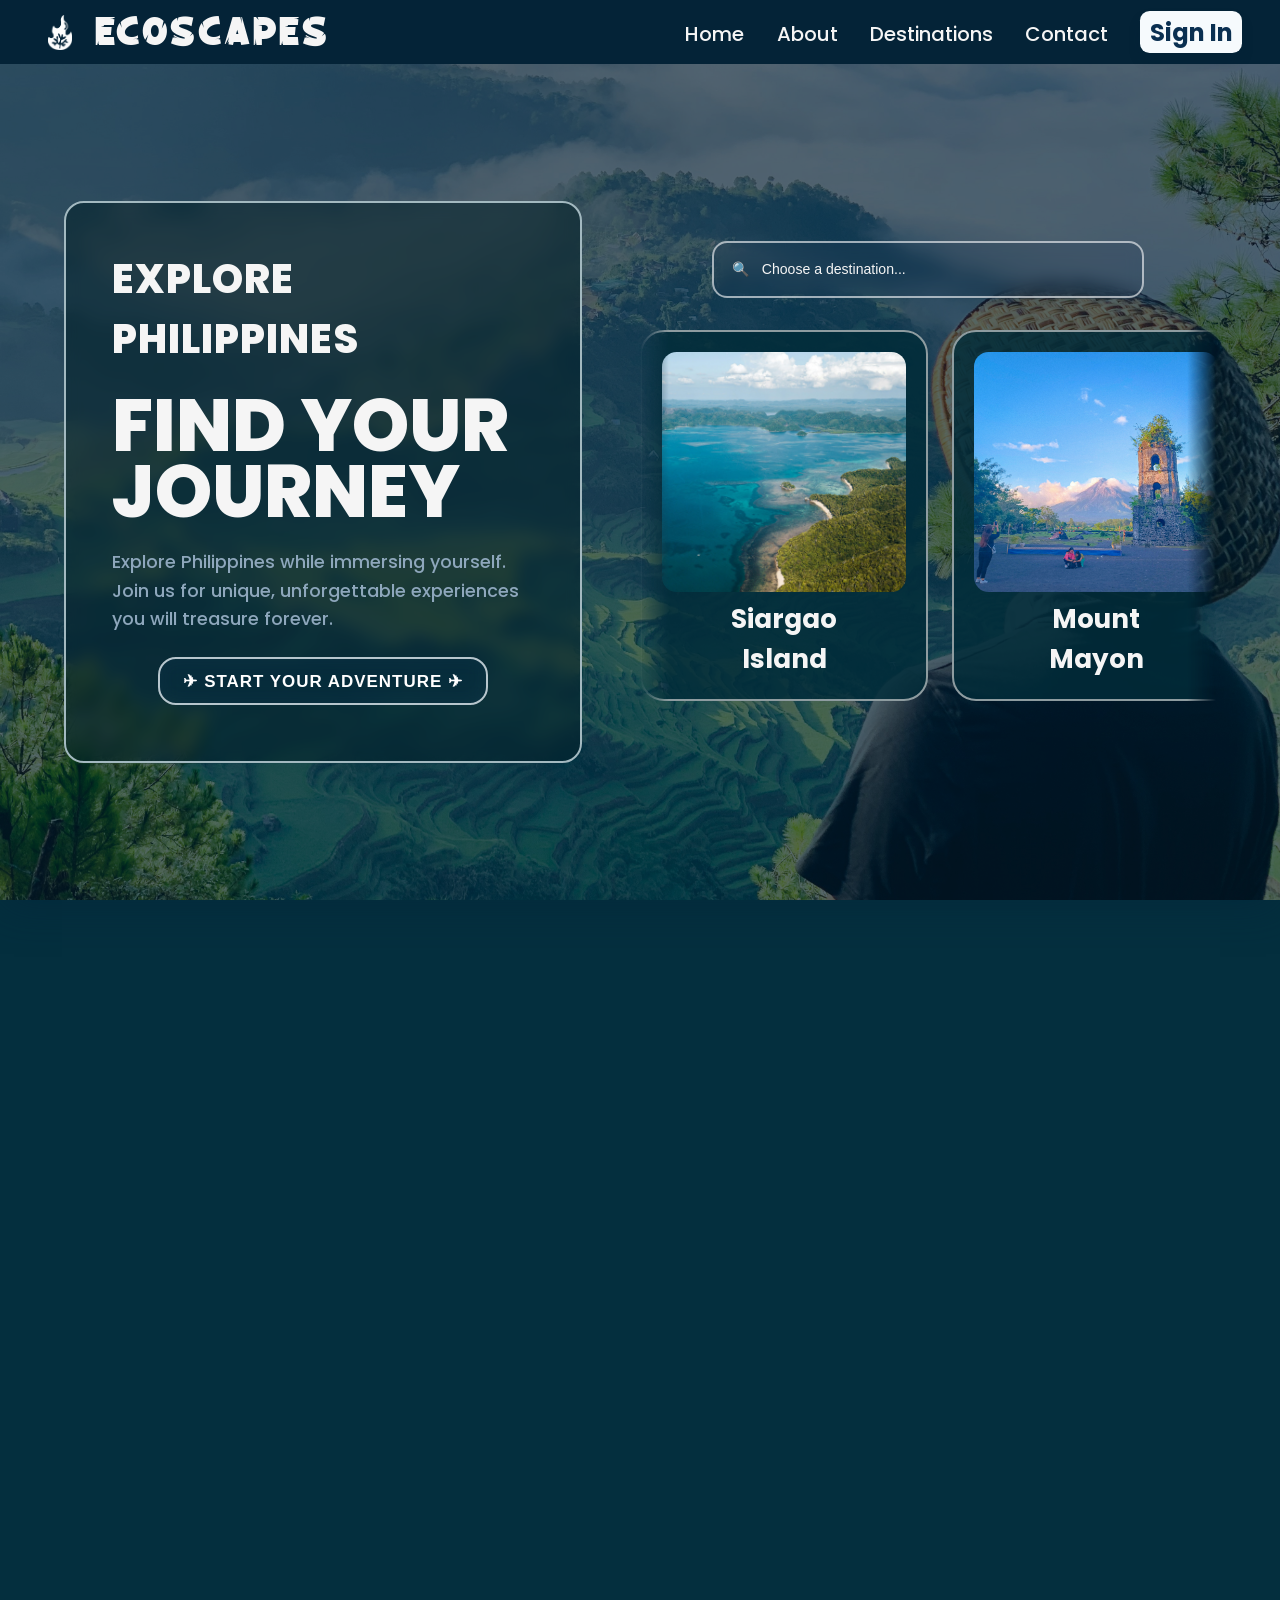
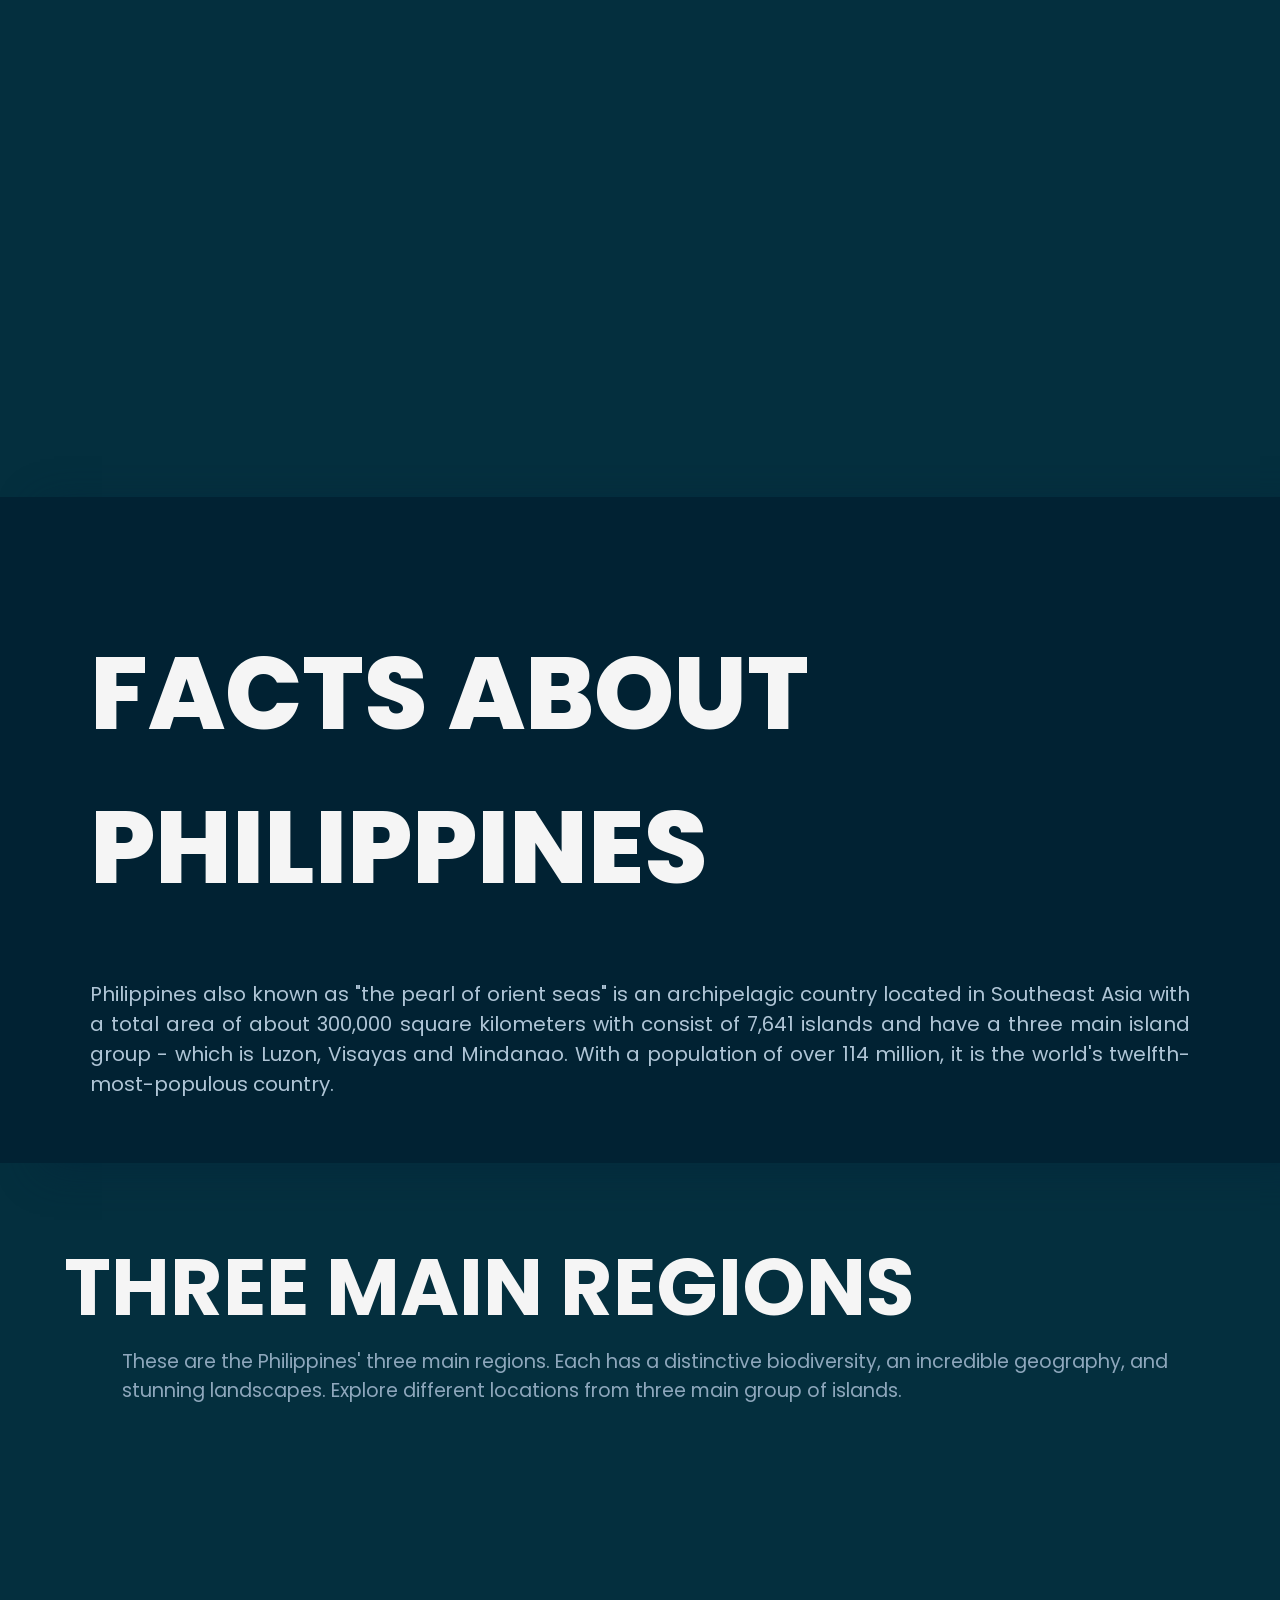
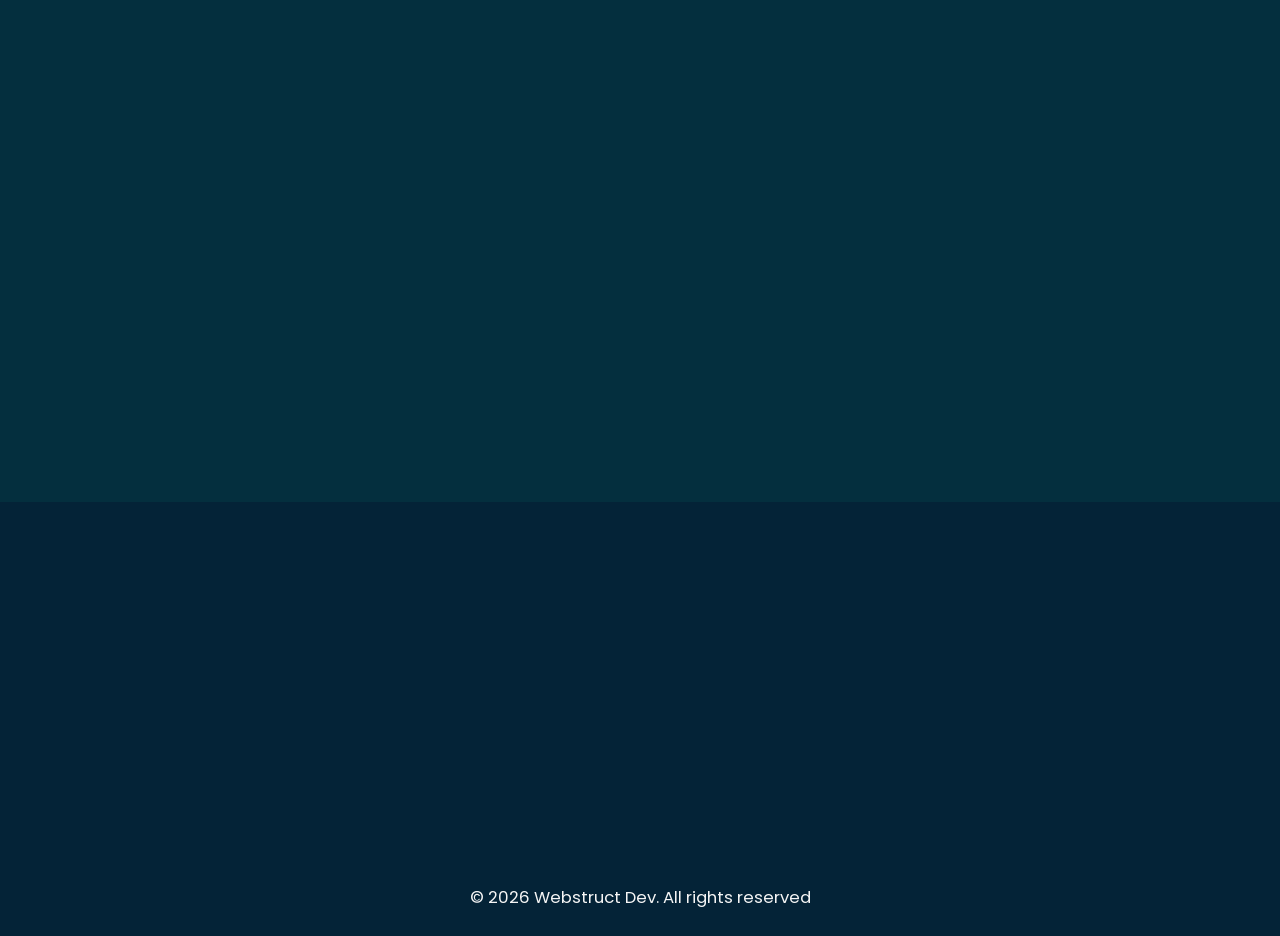
==== commit 1ad3a6fb: "Updated website content" ====
--- a/index.html
+++ b/index.html
@@ -62,11 +62,9 @@
                 </div>
             </div>
 
-            <!-- Dark overlay behind homeDesc -->
             <div class="homeDesc-overlay" id="homeDescOverlay" style="display: none;"></div>
 
             <div class="homeDesc" id="homeDesc" style="display: none;">
-                <!-- Close button fixed top-right of screen -->
 
                 <div class="homeDesc-content">
                     <div class="closeButtonHome">
@@ -102,7 +100,11 @@
 
             <div class="right">
                 <div class="search-bar">
-                    <input type="text" placeholder=" 🔍   Choose a destination..."></li>
+                    <input id="searchBar" onkeyup="searchFilter()" type="text" placeholder=" 🔍   Choose a destination..."></li>
+                    <div class="allLocations" id="allLocations" style="display: none;">
+                        <ul id="locationLists">
+                        </ul>
+                    </div>
                 </div>
 
                 <div class="slides">
@@ -133,30 +135,31 @@
                         </div>
 
                         <!--LOOP-->
-
-                        <div class="siargao">
-                            <img src="./img/slides/siargao.jpg">
-                            <h3>Siargao <br> Island</h3>
-                        </div>
-
-                        <div class="mayon">
-                            <img src="./img/slides/mayon.jpg">
-                            <h3>Mount <br> Mayon</h3>
-                        </div>
-
-                        <div class="bora">
-                            <img src="./img/slides/boracay.jpg">
-                            <h3>Boracay <br> Island</h3>
-                        </div>
-
-                        <div class="choco">
-                            <img src="./img/slides/chocolate-hills.jpg">
-                            <h3>Chocolate <br> Hills</h3>
-                        </div>
-
-                        <div class="banaue">
-                            <img src="./img/slides/banaue.jpg">
-                            <h3>Banaue Rice<br>Terraces</h3>
+                        <div class="cloneCard">
+                            <div class="siargao">
+                                <img src="./img/slides/siargao.jpg">
+                                <h3>Siargao <br> Island</h3>
+                            </div>
+
+                            <div class="mayon">
+                                <img src="./img/slides/mayon.jpg">
+                                <h3>Mount <br> Mayon</h3>
+                            </div>
+
+                            <div class="bora">
+                                <img src="./img/slides/boracay.jpg">
+                                <h3>Boracay <br> Island</h3>
+                            </div>
+
+                            <div class="choco">
+                                <img src="./img/slides/chocolate-hills.jpg">
+                                <h3>Chocolate <br> Hills</h3>
+                            </div>
+
+                            <div class="banaue">
+                                <img src="./img/slides/banaue.jpg">
+                                <h3>Banaue Rice<br>Terraces</h3>
+                            </div>
                         </div>
                     </div>
                 </div>
--- a/newver.css
+++ b/newver.css
@@ -62,6 +62,7 @@
 
 html {
     scroll-behavior: smooth;
+    scrollbar-color: whitesmoke;
 }
 
 body {
@@ -266,7 +267,7 @@
 .main-cardHome {
     display: flex;
     flex-direction: column;
-    gap: 1.5%;
+    gap: 2%;
     width: 100%;
     padding-left: 1.5%;
     padding-right: 1.5%;
@@ -414,15 +415,15 @@
 }
 
 .search-bar input {
-    background: rgba(145, 145, 145, 0.2);
+    background: rgba(31, 56, 87, 0.2);
     backdrop-filter: blur(8px);
 
     width: 100%;
     height: clamp(1.5rem, 0.8rem + 3.5vw, 5rem);
 
     padding: clamp(0.7rem, 0.64rem + 0.3vw, 1rem);
-    border-radius: clamp(0.938rem, 0.875rem + 0.31vw, 1.25rem);
-    border: 1px solid rgba(255,255,255,0.6);
+    border-radius: clamp(0.5rem, 0.35rem + 0.75vw, 1.25rem);
+    border: 2px solid rgba(255,255,255,0.6);
 
     margin-top: 1rem;
     color: white;
@@ -433,8 +434,34 @@
     font-size: clamp(0.7rem, 0.64rem + 0.3vw, 1rem);
 }
 
+.allLocations {
+    position: absolute;
+    z-index: 100;
+    margin: clamp(5rem, 2.714rem + 3.57vw, 7rem) 5% 0 0%;
+
+}
+
+#locationLists {
+    flex-direction: column;
+    gap: 8px;
+    padding: 5%;
+    list-style-type: none;
+    width: clamp(15rem, 9.286rem + 8.93vw, 20rem);
+    cursor: pointer;
+
+    background: rgba(21, 50, 81, 0.462);
+    backdrop-filter: blur(7.5px);
+    -webkit-backdrop-filter: blur(7.5px);
+    border: 2px solid rgba(200, 211, 214, 0.867);
+    border-radius: 10px;
+
+    font-size: clamp(0.7rem, 0.64rem + 0.3vw, 1rem);
+    
+}
+
 .slides {
     width: 100%;
+    height: auto;
     overflow: hidden;
     position: relative;
     margin: 2rem 0;
@@ -457,11 +484,10 @@
     animation: slideLoop 18s linear infinite;
 }
 
-/*
-.cards-track:hover {
-    animation-play-state: paused;
-}
-*/
+.cloneCard {
+    display: flex;
+    gap: 1.5rem;
+}
 
 .siargao,
 .mayon,
@@ -471,11 +497,10 @@
     flex: 0 0 auto;
 
     width: clamp(15rem, 14rem + 5vw, 20rem);
-    height: auto;
-
-    background: rgba(3, 56, 72, 0.585);
-    backdrop-filter: blur(7.5px);
-    -webkit-backdrop-filter: blur(7.5px);
+
+    background: rgba(2, 44, 57, 0.843);
+    backdrop-filter: blur(20px);
+    -webkit-backdrop-filter: blur(20px);
     border: 2px solid rgb(142, 156, 160);
 
     padding: 20px;
@@ -542,12 +567,29 @@
         width: 100%;
     }
 
+    .allLocations {
+        left: 20%;
+        margin-top: clamp(3.5rem, 2.818rem + 3.41vw, 5rem);
+    }
+
+    #locationLists {
+        text-align: left;
+        width: clamp(10rem, 7.727rem + 11.36vw, 15rem);
+    }
+
     .slides {
         width: 100%;
+        overflow-x: scroll;
+        scroll-behavior: smooth;
+        scrollbar-color: whitesmoke;
     }
 
     .cards-track {
-        animation-duration: 16s;
+        animation: none;
+    }
+
+    .cloneCard {
+        display: none;
     }
 }
 
@@ -568,7 +610,6 @@
     .choco,
     .banaue,
     .bora {
-        width: 200px;
         padding: 16px;
     }
 }
@@ -989,6 +1030,7 @@
 
 .contact h1 {
     font-size: clamp(1.25rem, 0.6rem + 3.25vw, 4.5rem);
+    font-weight: 850;
     margin: clamp(0.5rem, 0.409rem + 0.45vw, 0.75rem) 0 clamp(1rem, 0.818rem + 0.91vw, 1.5rem) 0;
 }
 
@@ -1108,7 +1150,7 @@
     right: 5vw;
 
     text-align: center;
-    padding: 0.5rem 0.8rem 0.5rem 0.8rem;
+    padding: 0.3rem 0.6rem 0.3rem 0.6rem;
     border-radius: 0.6rem;
     font-size: clamp(1rem, 0.818rem + 0.91vw, 1.5rem);
     font-weight: 700;
@@ -1214,7 +1256,7 @@
     color: #fff;
 }
 
-    .menuList li a.homePageBtn {
+.menuList li a.homePageBtn {
     display: block;
     width: 74%;
     text-align: center;
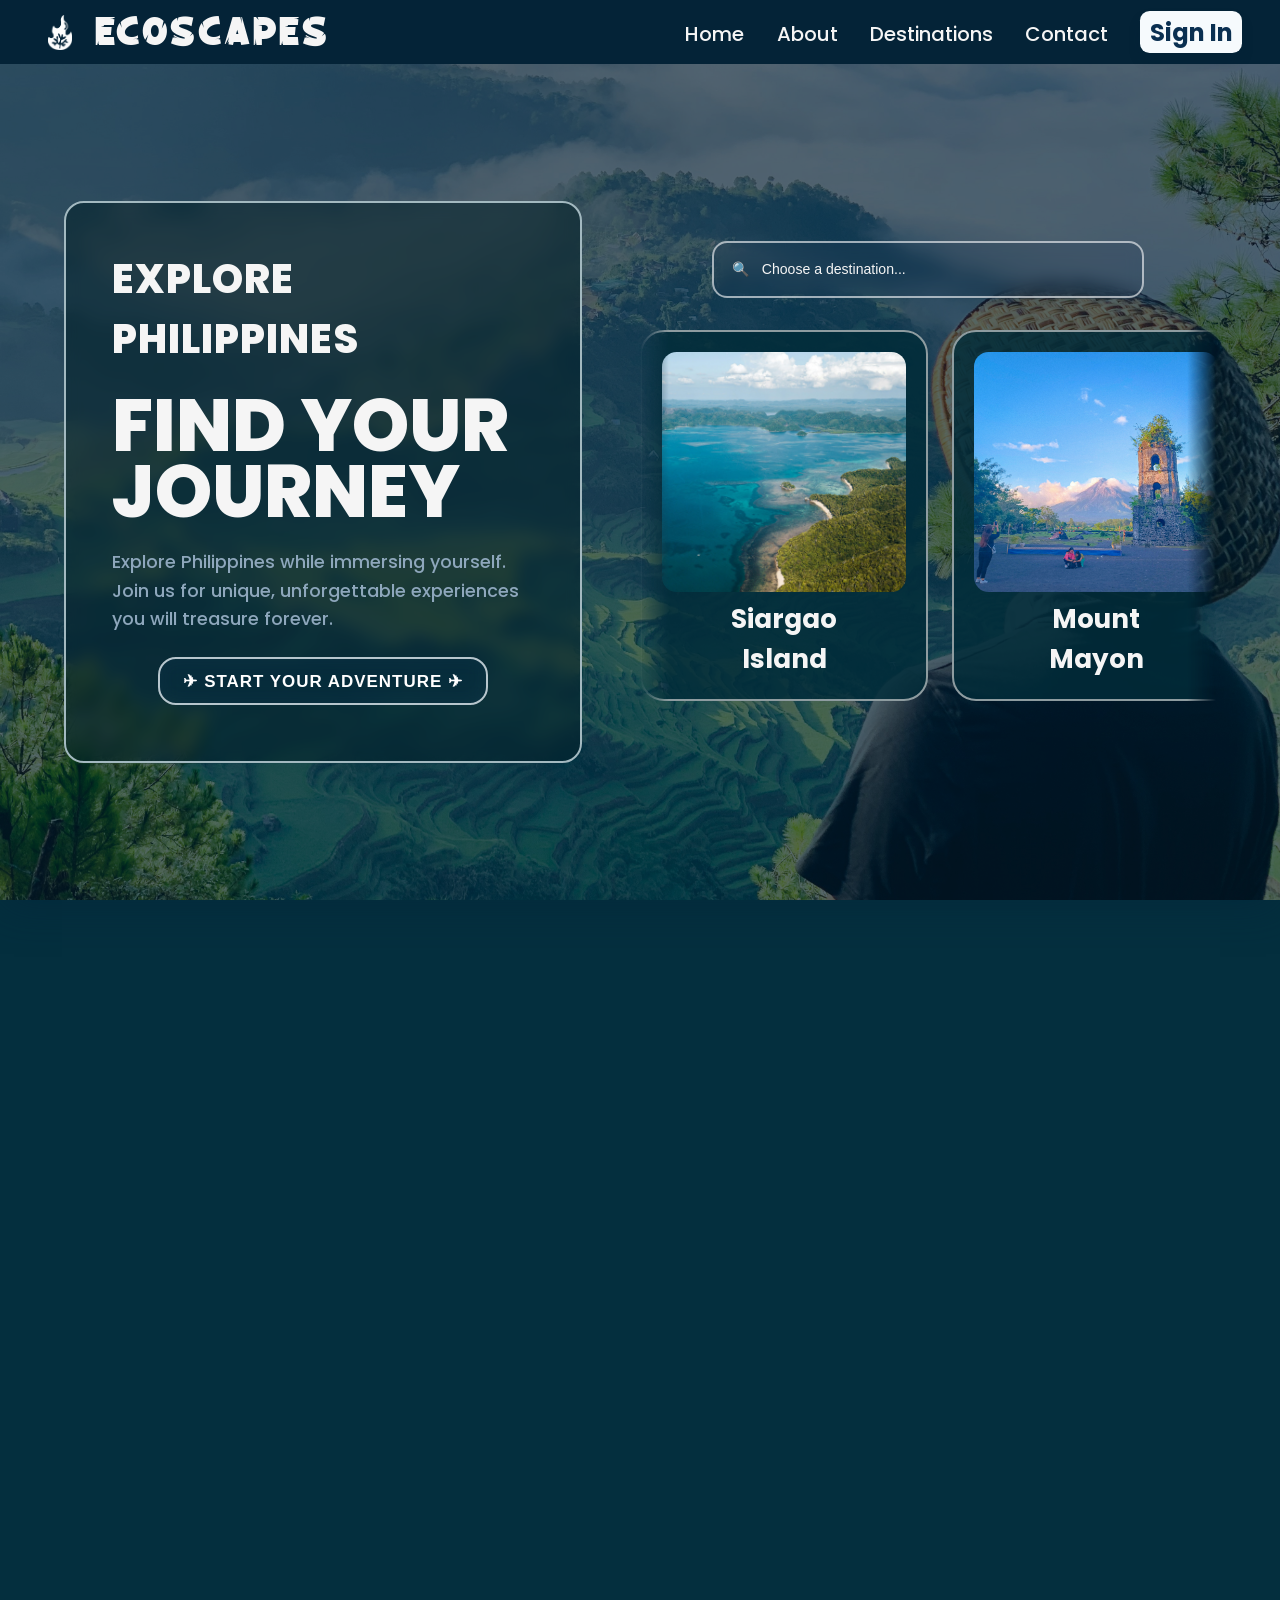
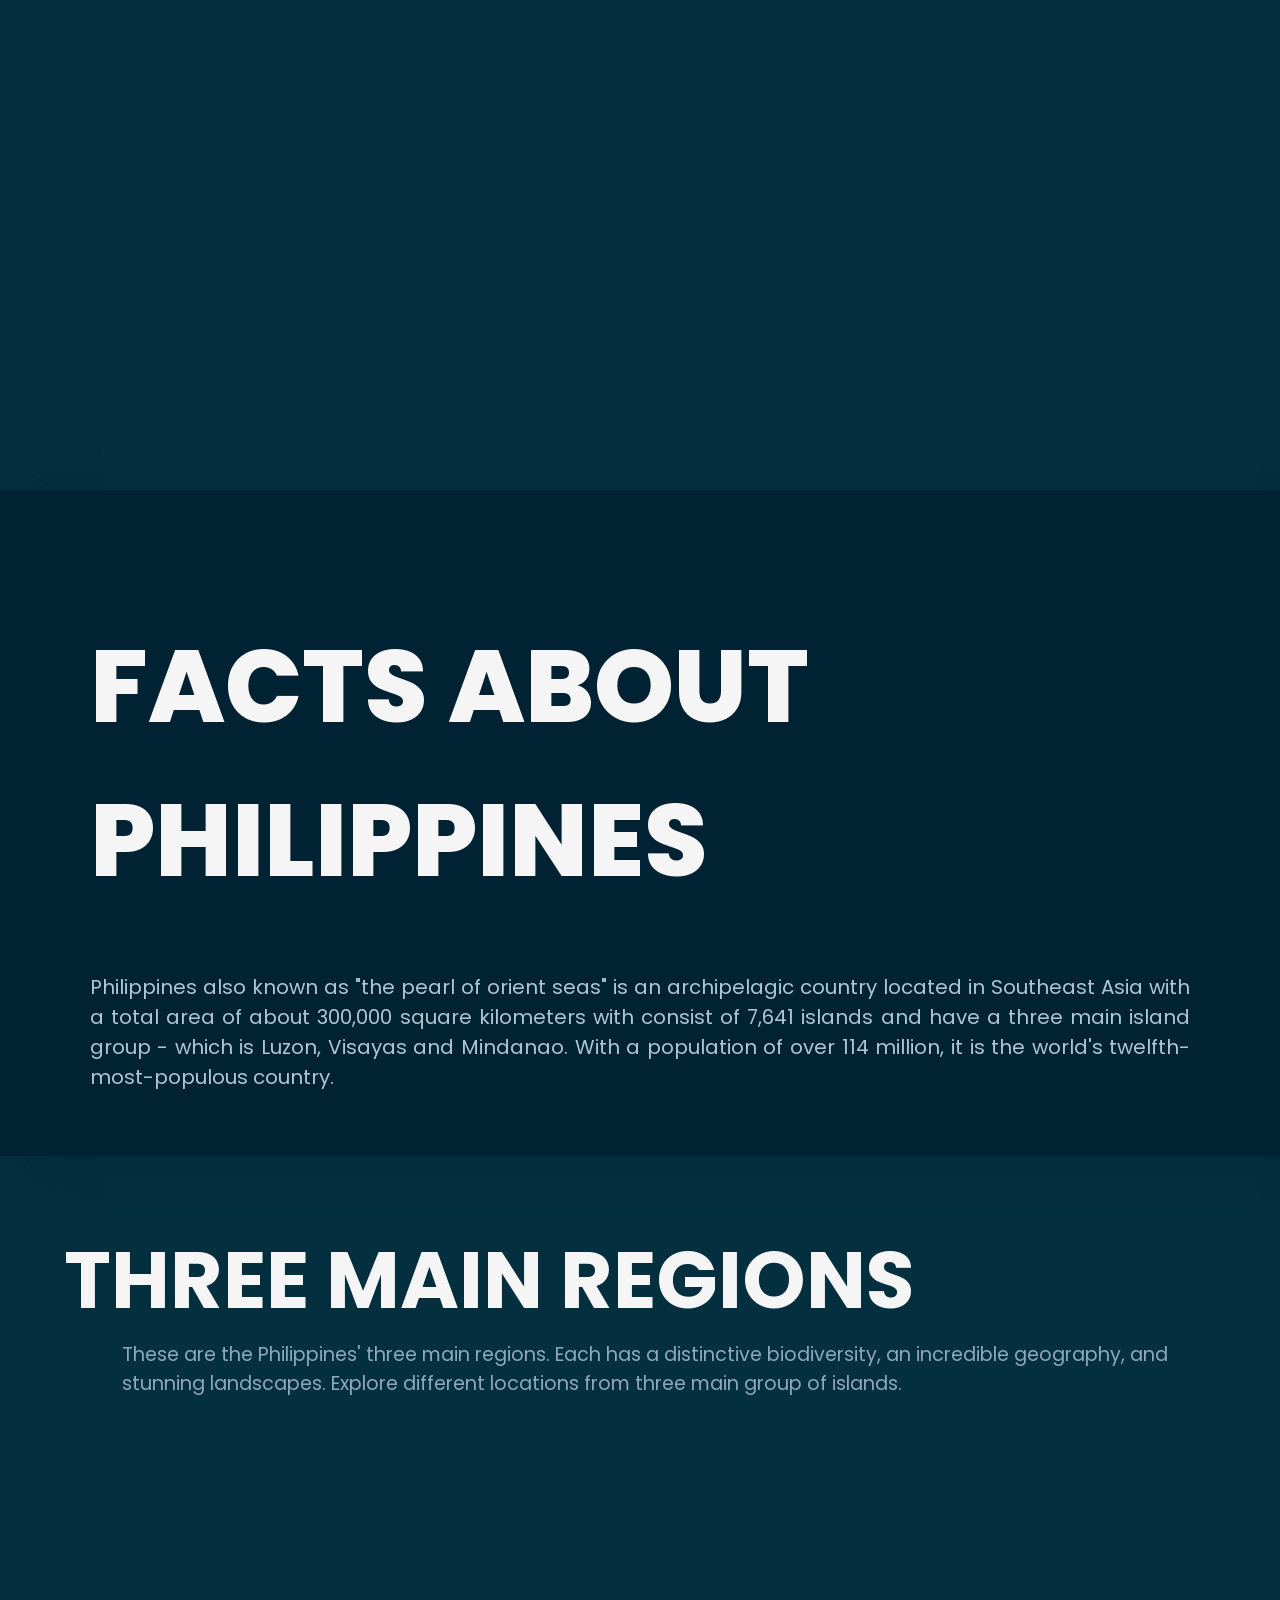
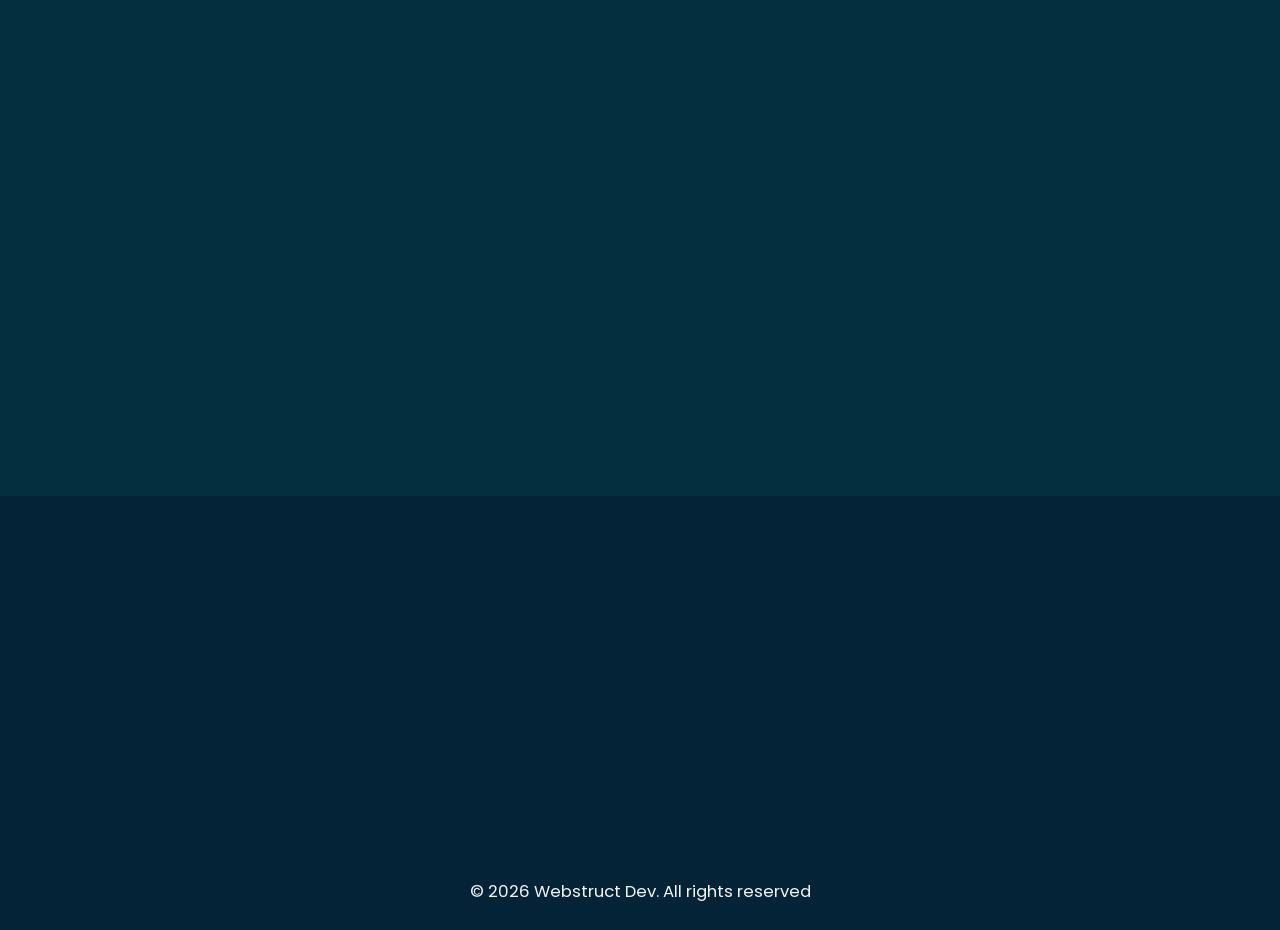
==== commit b62d1810: "Updated website content" ====
--- a/index.html
+++ b/index.html
@@ -78,19 +78,19 @@
                     
                     <div class="main-cardHome">
                         <div class="luzonHome" id="homeluzon">
-                            <img src="./img/main island/luzon.jpg" loading="lazy">
+                            <img src="./img/main island/luzon.jpg">
                             <h3>Luzon</h3>
                             <p>The largest and most important island of the Philippines. Located on the northern part of the Philippine archipelago, it is bounded by the Philippine Sea, Sibuyan Sea, and the West Philippine Sea.</p>
                         </div>
 
                         <div class="visayasHome" id="homevisayas">
-                            <img src="./img/main island/visayas.jpg" loading="lazy">
+                            <img src="./img/main island/visayas.jpg">
                             <h3>Visayas</h3>
                             <p>Consists of seven large and several hundred smaller islands clustered around the Visayan, Samar, and Camotes seas. The seven main islands are Bohol, Cebu, Leyte, Masbate, Negros, Panay, and Samar.</p>
                         </div>
 
                         <div class="mindanaoHome" id="homemindanao">
-                            <img src="./img/main island/mindanao.jpg" loading="lazy">
+                            <img src="./img/main island/mindanao.jpg">
                             <h3>Mindanao</h3>
                             <p>The second largest in the Philippines, in the southern part of the archipelago, surrounded by the Bohol, Celebes, and Sulu seas. It also has the largest concentration of ethnic minorities in the Philippines.</p>
                         </div>
@@ -100,7 +100,7 @@
 
             <div class="right">
                 <div class="search-bar">
-                    <input id="searchBar" onkeyup="searchFilter()" type="text" placeholder=" 🔍   Choose a destination..."></li>
+                    <input id="searchBar" autocomplete="off" onkeyup="searchFilter()" type="text" placeholder=" 🔍   Choose a destination..."></li>
                     <div class="allLocations" id="allLocations" style="display: none;">
                         <ul id="locationLists">
                         </ul>
@@ -179,7 +179,7 @@
                         <br>
                         We hope that by providing information that can inspire you to travel and enjoy nature, and get to be part of your memorable experiences.
                     </p>
-                    <img src="./img/about us/about-us.jpg" alt="mission" loading="lazy">
+                    <img src="./img/about us/about-us.jpg" alt="mission">
                 </div>
             </div>
 
@@ -189,7 +189,7 @@
                     <p>
                         Help explorers have memorable trips by giving them easy-to-understand about the best places in the Philippines.
                     </p>
-                    <img src="./img/about us/mission.jpg" alt="mission" loading="lazy">
+                    <img src="./img/about us/mission.jpg" alt="mission">
                 </div>
 
                 <div class="vision">
@@ -197,7 +197,7 @@
                     <p>
                     We want to be a travel guide site that encourages people to visit the Philippines and enjoy its natural beauty and culture.
                     </p>
-                    <img src="./img/about us/vision.jpg" alt="vision" loading="lazy">
+                    <img src="./img/about us/vision.jpg" alt="vision">
                 </div>
             </div>
         </section>
@@ -221,7 +221,7 @@
 
                 <div data-aos="zoom-in">
                     <div class="luzon" id="luzon">
-                        <img src="./img/main island/luzon.jpg" loading="lazy">
+                        <img src="./img/main island/luzon.jpg">
                         <h3>Luzon</h3>
                         <p>The largest and most important island of the Philippines. Located on the northern part of the Philippine archipelago, it is bounded by the Philippine Sea, Sibuyan Sea, and the West Philippine Sea.</p>
                     </div>
@@ -229,7 +229,7 @@
 
                 <div data-aos="zoom-in">
                     <div class="visayas" id="visayas">
-                        <img src="./img/main island/visayas.jpg" loading="lazy">
+                        <img src="./img/main island/visayas.jpg">
                         <h3>Visayas</h3>
                         <p>Consists of seven large and several hundred smaller islands clustered around the Visayan, Samar, and Camotes seas. The seven main islands are Bohol, Cebu, Leyte, Masbate, Negros, Panay, and Samar.</p>
                     </div>
@@ -237,7 +237,7 @@
 
                 <div data-aos="zoom-in">
                     <div class="mindanao" id="mindanao">
-                        <img src="./img/main island/mindanao.jpg" loading="lazy">
+                        <img src="./img/main island/mindanao.jpg">
                         <h3>Mindanao</h3>
                         <p>The second largest in the Philippines, in the southern part of the archipelago, surrounded by the Bohol, Celebes, and Sulu seas. It also has the largest concentration of ethnic minorities in the Philippines.</p>
                     </div>
--- a/newver.css
+++ b/newver.css
@@ -713,11 +713,11 @@
 }
 
 .mission {
-    margin: 0 10% 2rem 7%;
+    margin: 0 10% 2% 7%;
 }
 
 .vision {
-    margin: 0 10% 2rem 51%;
+    margin: 0 10% 2% 51%;
     position: relative;
 }
 
@@ -1374,19 +1374,11 @@
     padding: 2rem 0;
 }
 
-.margin-phone {
-    bottom: 2.5rem;
-}
-
-.margin-tablet {
-    bottom: 2.5rem;
-}
-
 .destinations-container {
-    height: clamp(25.5rem, 0.229rem + 33.14vw, 40rem);
+    height: fit-content;
     background-color: #082933;
     border-radius: 40px;
-    padding: 1.75rem;
+    padding: clamp(1rem, 0.85rem + 0.75vw, 1.75rem);
 
     box-shadow: 0 8px 8px rgba(2, 22, 34, 0.29);
     backdrop-filter: blur(4.5px);
@@ -1401,6 +1393,10 @@
     transition: 0.3s ease-out;
 }
 
+.destinations-cards {
+    position: relative;
+}
+
 .destinations-cards img {
     width: 100%;
     height: clamp(22rem, -2.4rem + 32vw, 36rem);
@@ -1415,9 +1411,9 @@
     position: absolute;
     top: 0;
     left: 0;
-    width: 91%;
-    height: 92%;
-    transform: translate(0.8rem, 1.4rem);
+    width: 100%;
+    height: clamp(22rem, -2.4rem + 32vw, 36rem);
+    border-radius: 30px;
     background: linear-gradient(#ff7f5f00, #0728329f);
     z-index: 1;
 
@@ -1430,19 +1426,23 @@
     z-index: 2; 
 }
 
+.card-fx {
+    position: absolute;
+    bottom: 0;
+    left: 0;
+    width: 100%;
+    padding: 0 0.75rem clamp(0.75rem, 0.5rem + 0.5vw, 1.25rem);
+    z-index: 2;
+    box-sizing: border-box;
+}
+
 .card-fx h3 {
-    margin-top: -6rem;
+    white-space: normal;
+    overflow-wrap: break-word;
+    word-break: break-word;
+    line-height: 1.25;
+    margin-top: 0;
     font-size: clamp(1.5rem, -0.679rem + 2.86vw, 2.75rem);
-}
-
-@media only screen and (min-width: 1501px) {
-    .card-fx h3 {
-        margin-top: -8rem;
-    }
-
-    .color-overlay {
-        width: 93%;
-    }
 }
 
 .card-fx h4 {
@@ -1467,14 +1467,6 @@
         grid-template-columns: repeat(2, 1fr);
     }
 
-    .tablet-only { /*break*/
-        display: none;
-    }
-
-    .margin-tablet {
-        bottom: 0;
-    }
-
     .ecoscapeslogo {
         display: none;
     }
@@ -1486,14 +1478,6 @@
         grid-template-columns: 1fr;
     }
 
-    .mobile-only {
-        display: none;
-    }
-
-    .margin-phone {
-        bottom: 0;
-    }
-
     .ham-icon {
         display: inline-flex;
     }
@@ -1502,9 +1486,6 @@
         display: none;
     }
 
-    .color-overlay {
-        width: 94%;
-    }
 }
 
 @media only screen and (max-width: 425px) {
@@ -1514,10 +1495,6 @@
 
     .ecoscapes p {
         display: none;
-    }
-
-    .color-overlay {
-        width: 90%;
     }
 }
 
@@ -1863,4 +1840,4 @@
 
 .signup-link:hover {
     text-decoration: underline;
-}
+}
